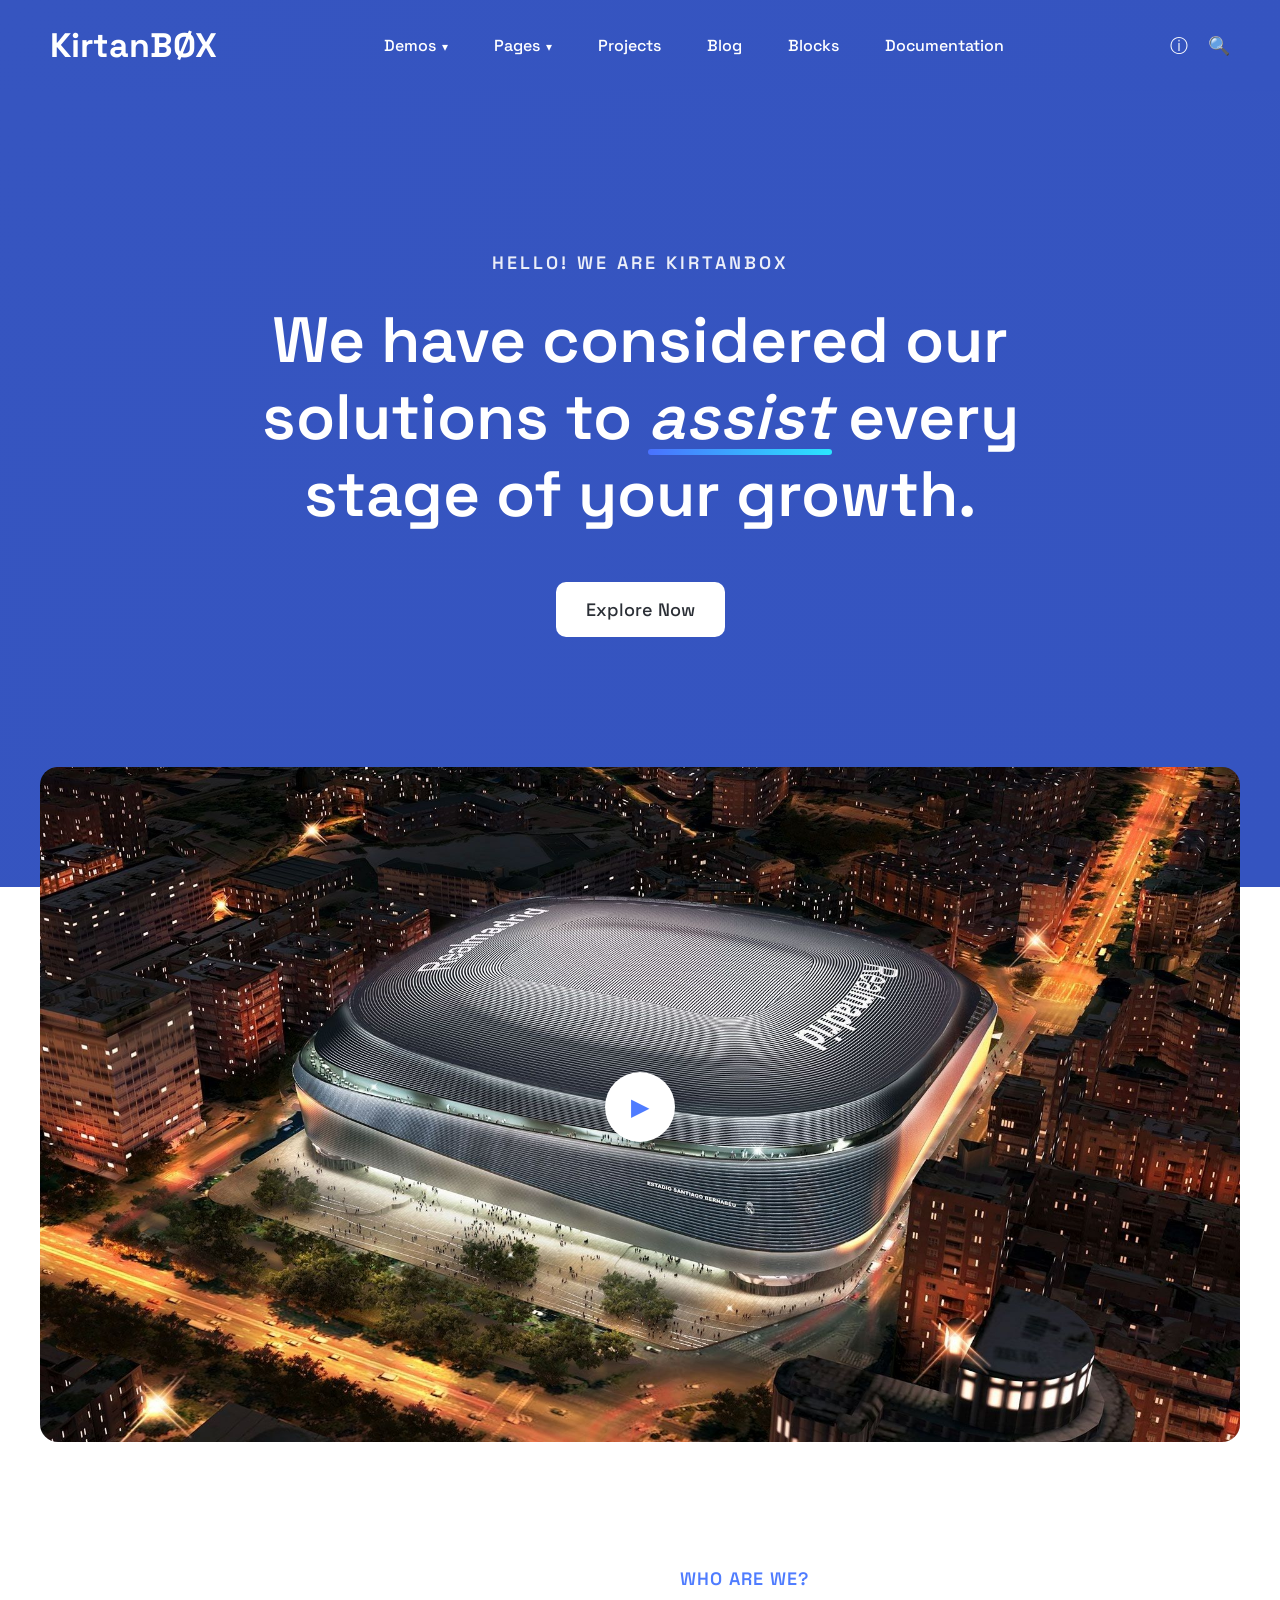
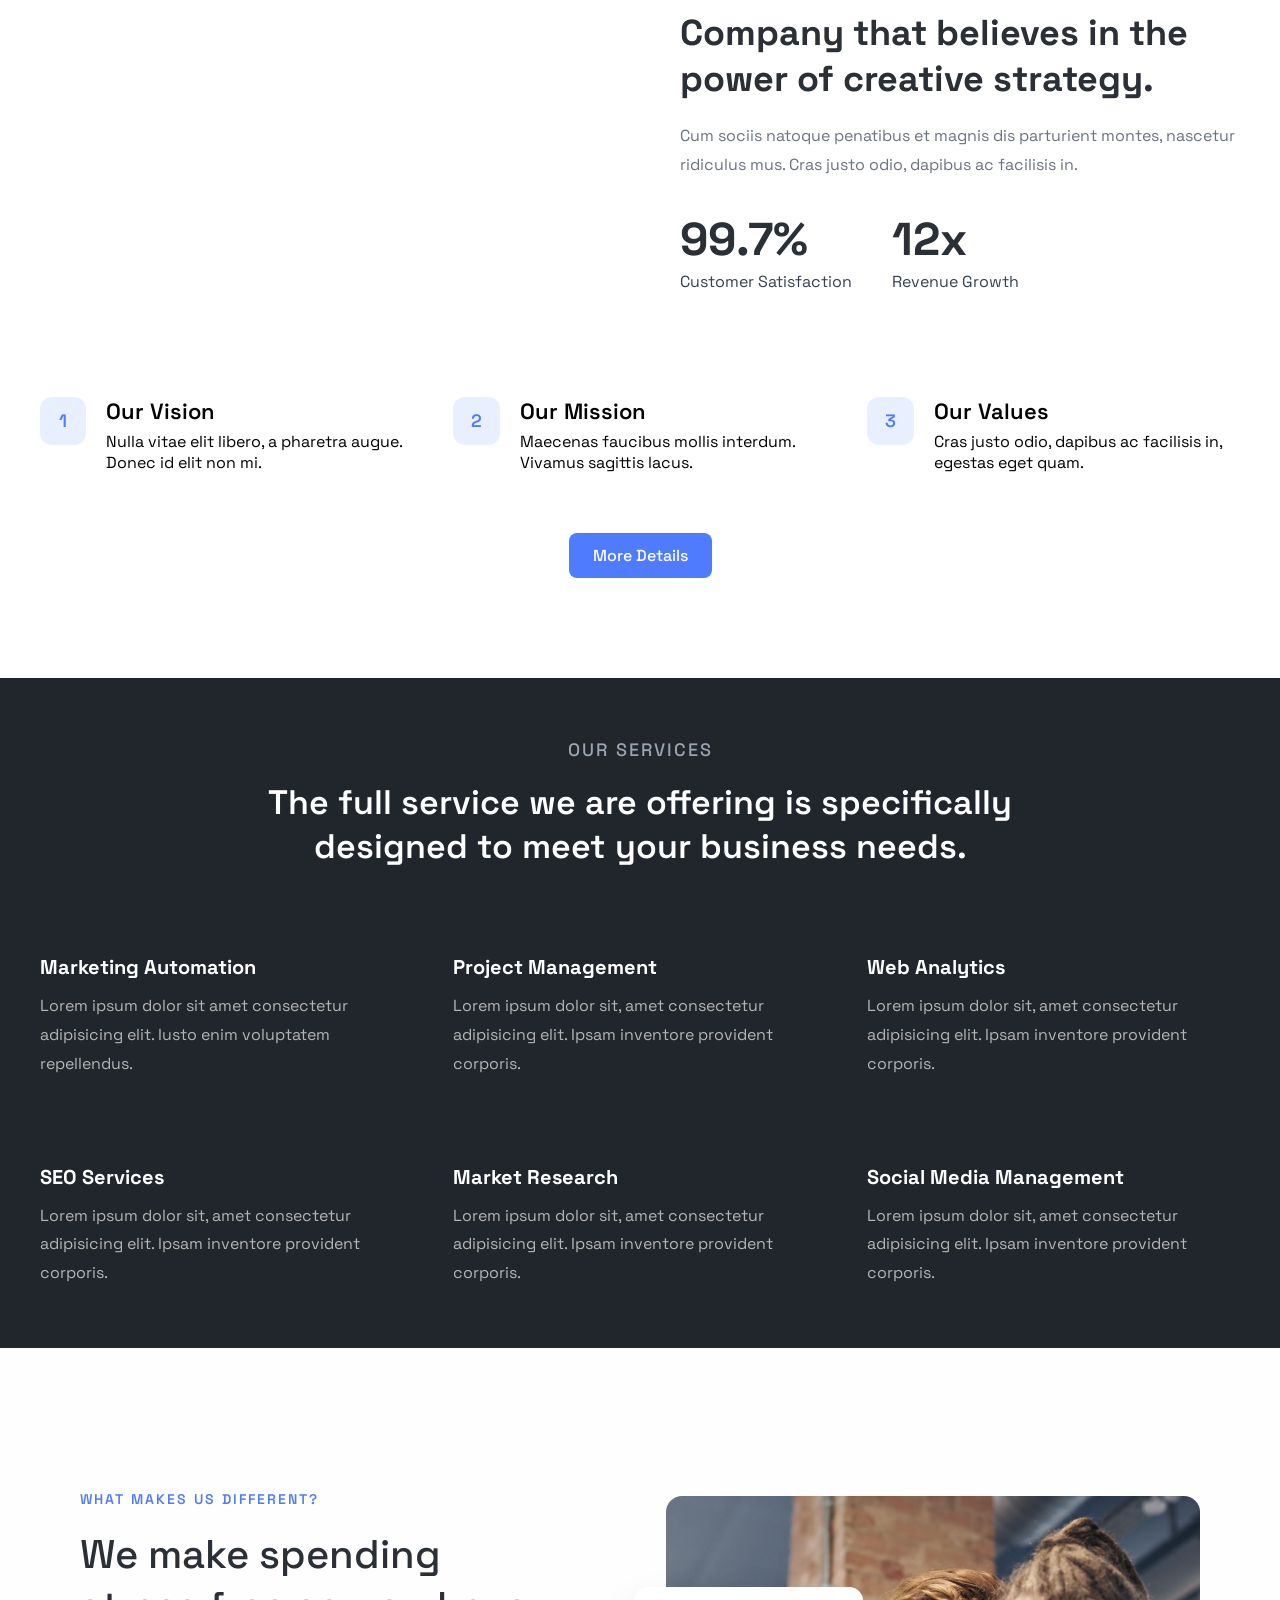
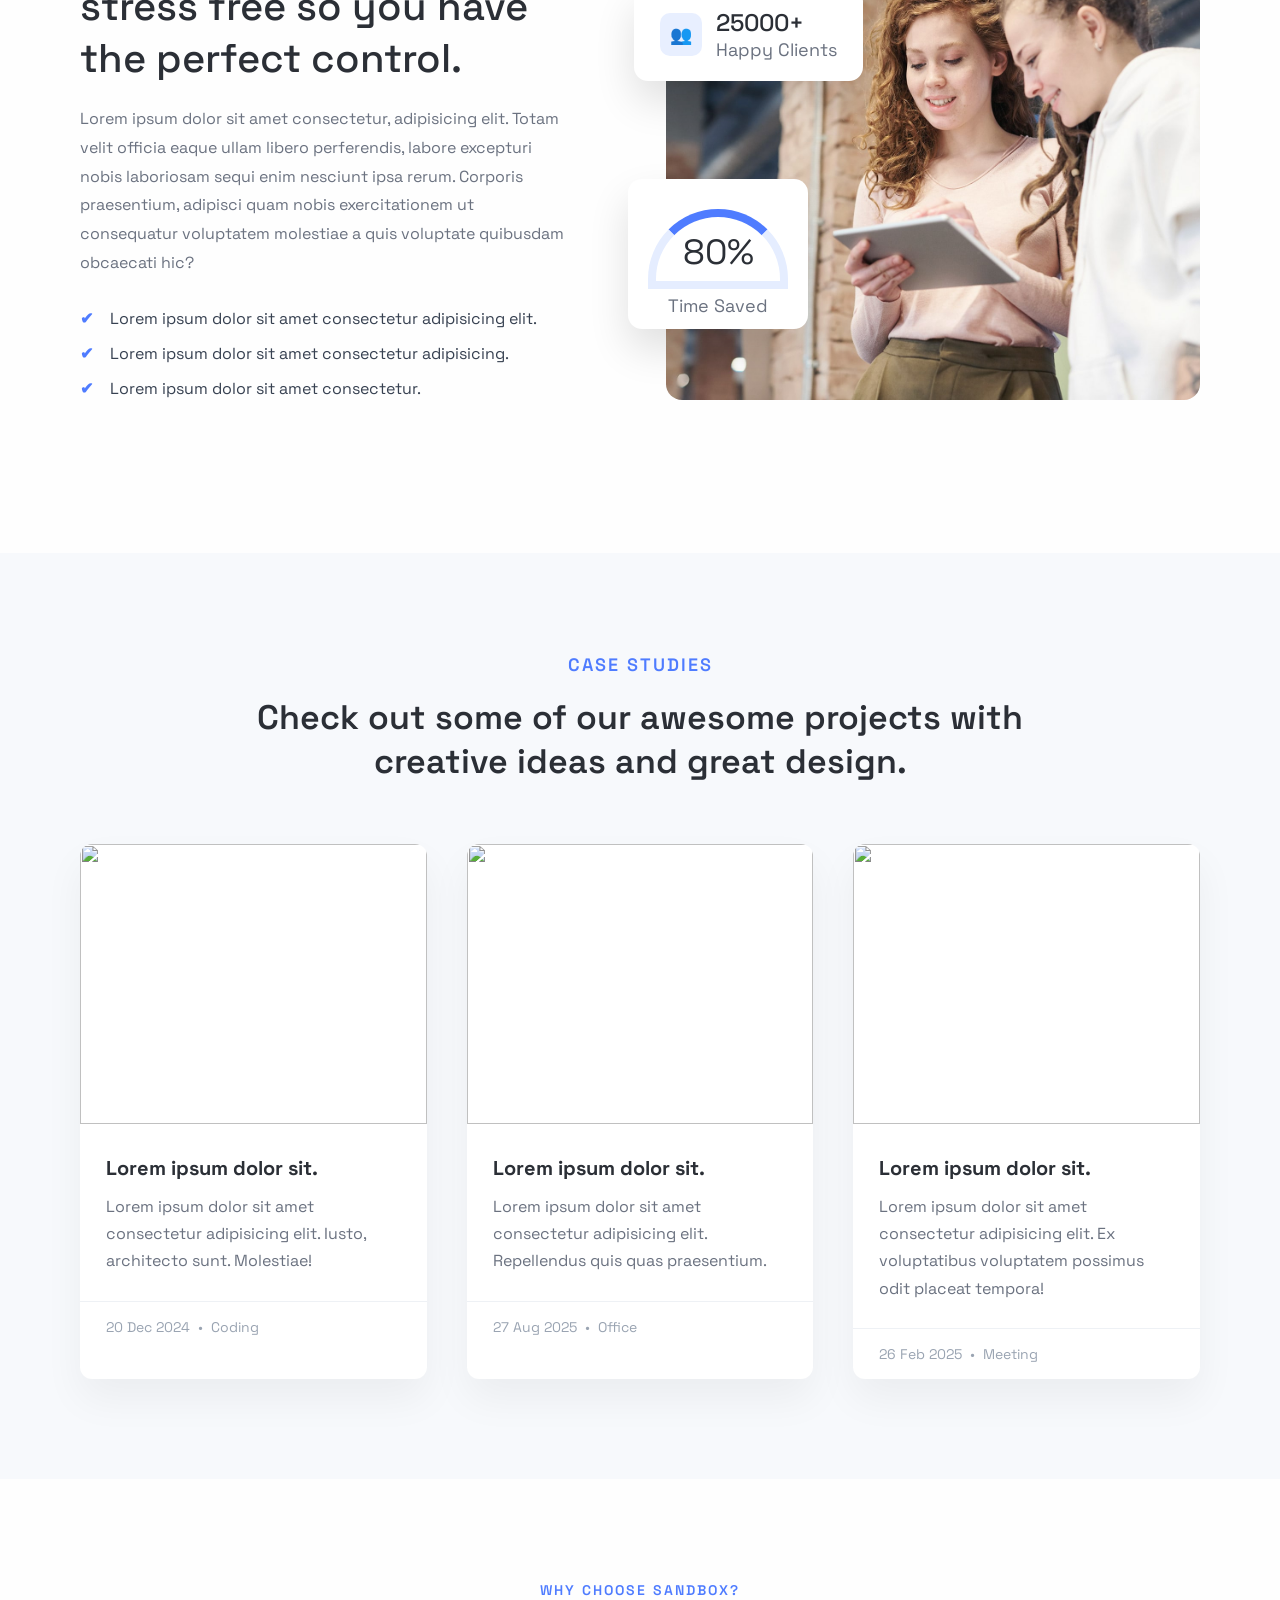
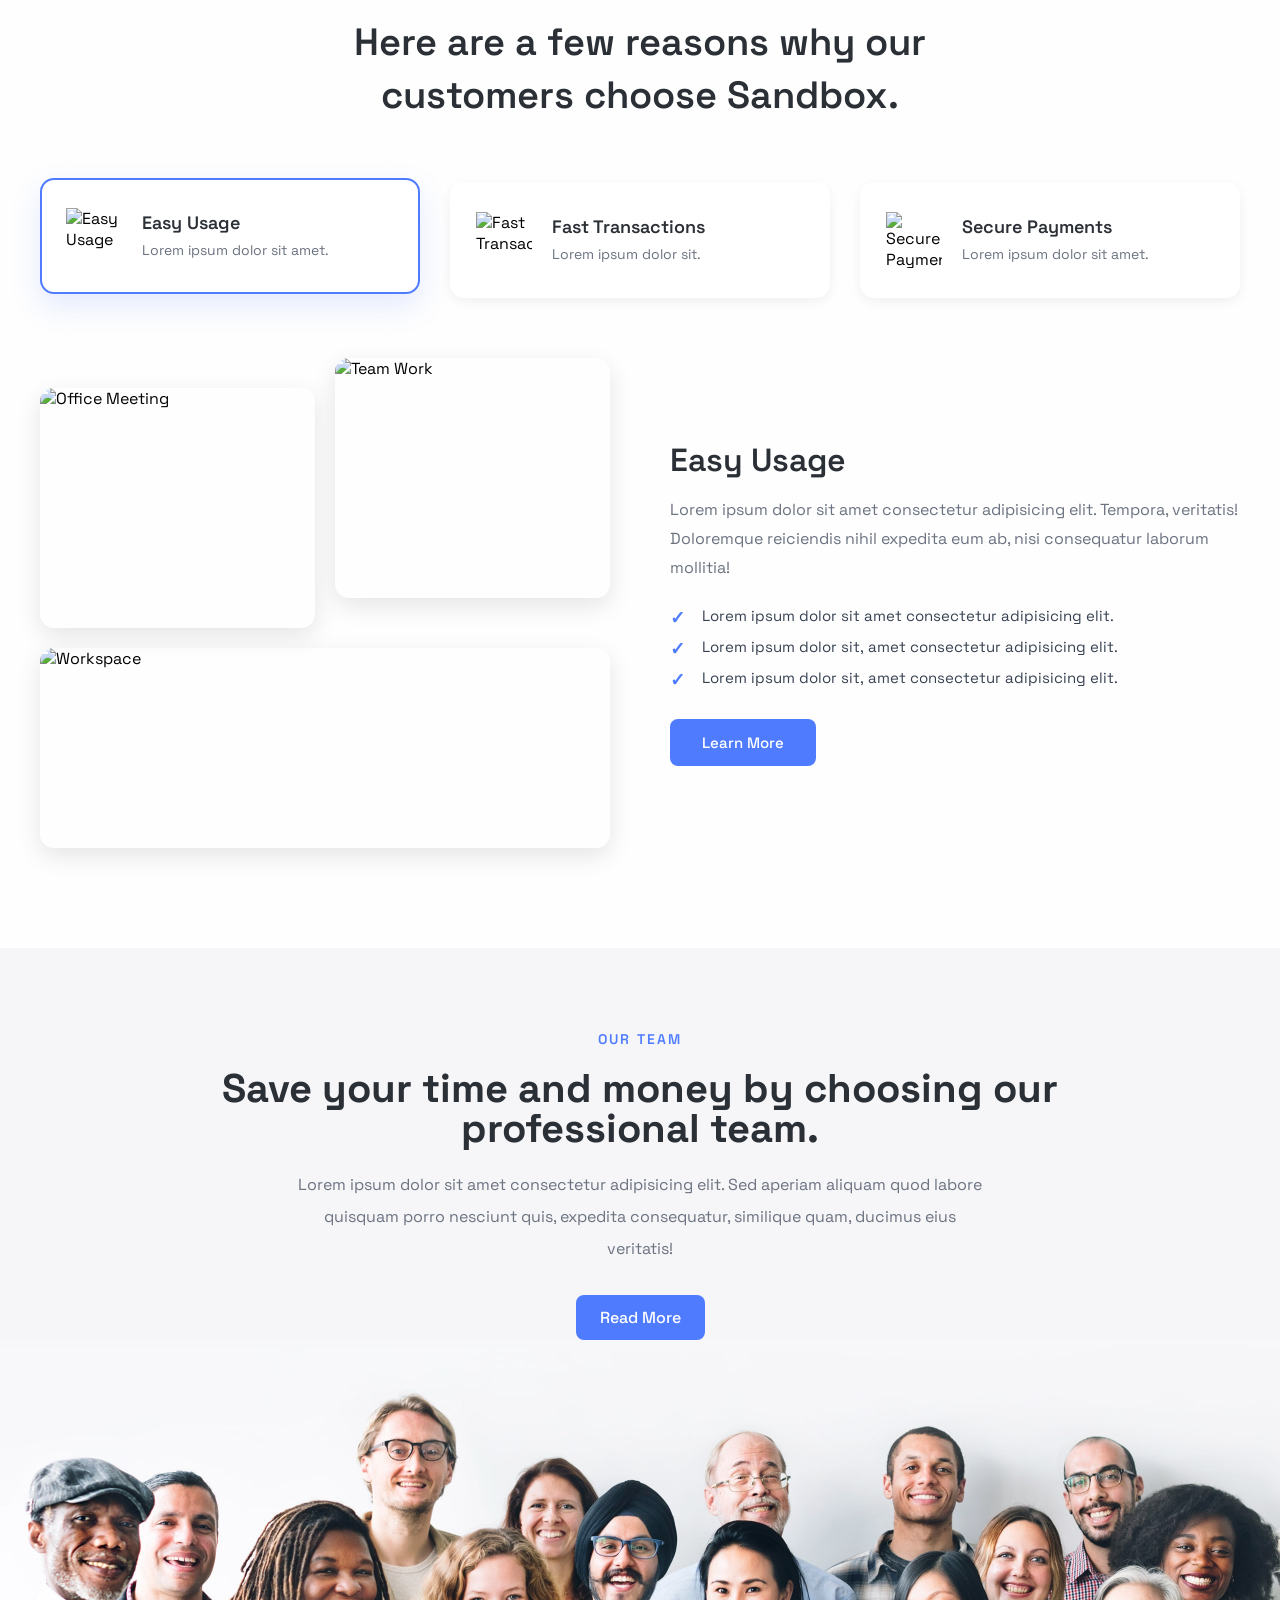
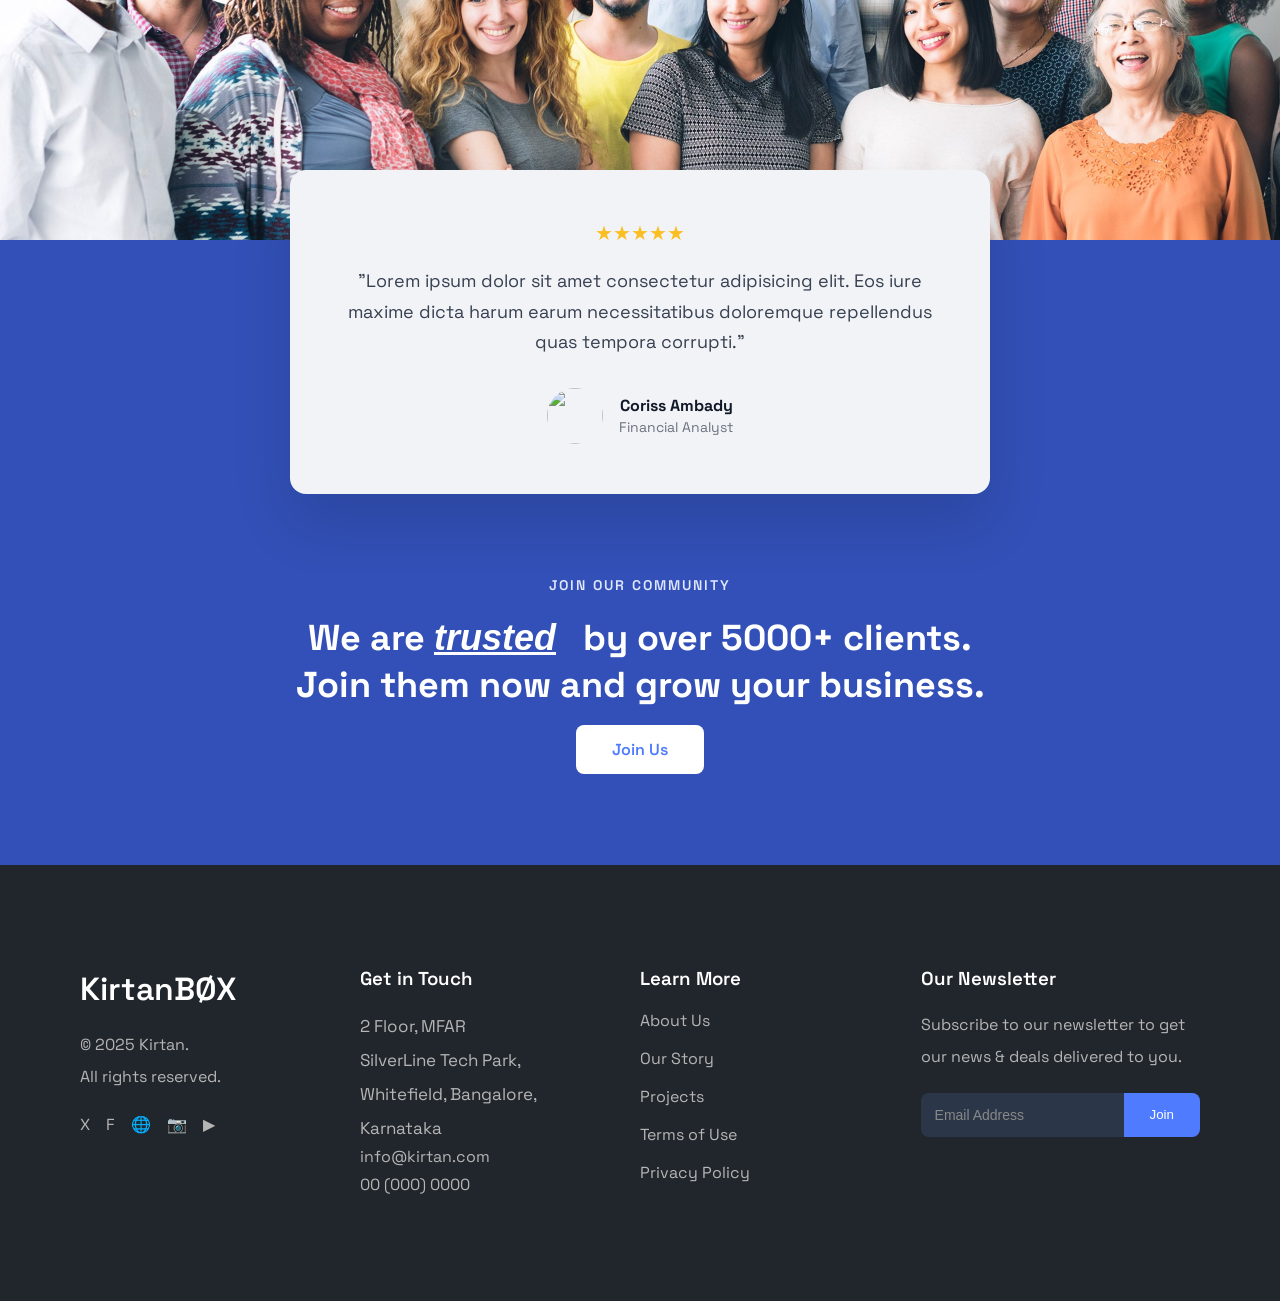
==== Projects/KirtanBox/index.html @ 8b76a18a "only html/css project" ====
<!DOCTYPE html>
<html lang="en">
<head>
  <meta charset="UTF-8" />
  <meta name="viewport" content="width=device-width, initial-scale=1.0" />
  <title>Demo Page</title>
  <link rel="stylesheet" href="style.css" />
  <link rel="preconnect" href="https://fonts.googleapis.com">
  <link rel="preconnect" href="https://fonts.gstatic.com" crossorigin>
  <link href="https://fonts.googleapis.com/css2?family=Cause:wght@100..900&family=Outfit:wght@100..900&family=Prata&family=Space+Grotesk:wght@300..700&display=swap" rel="stylesheet">
</head>
<body>
    
    <header id="navbar">
    <div class="nav-container">
        <div class="logo">KirtanBØX</div>

        <nav class="nav-links">
        <div class="nav-item">
            <a href="#">Demos</a>
            <div class="dropdown">
            <a href="#">Demo One</a>
            <a href="#">Demo Two</a>
            <a href="#">Demo Three</a>
            </div>
        </div>

        <div class="nav-item">
            <a href="#">Pages</a>
            <div class="dropdown">
            <a href="#">About</a>
            <a href="#">Services</a>
            <a href="#">Contact</a>
            </div>
        </div>

        <a href="#">Projects</a>
        <a href="#">Blog</a>
        <a href="#">Blocks</a>
        <a href="#">Documentation</a>
        </nav>

        <div class="nav-icons">
        <span class="icon">ⓘ</span>
        <span class="icon">🔍</span>
        </div>
    </div>
    </header>

    <section id="Hero-Intro">
        <div class="hero-container">
            <span class="hero-tag">HELLO! WE ARE KIRTANBOX</span>

            <h1 class="hero-title">
            We have considered our <br> solutions to
            <span class="hero-underline"><em>assist</em></span>
            every <br> stage of your growth.
            </h1>

            <a href="#" class="hero-btn">Explore Now</a>
        </div>
    </section>

    <section id="Who-We-Are">
    <div class="who-container">

        <div class="video-wrap">
        <video autoplay loop muted playsinline poster="./assests/bernabeu.jpg">
            <source src="./assests/kirtanbox.mp4" type="video/mp4">
        </video>
        <button class="play-btn">▶</button>
        </div>

        <div class="who-main">

        <div class="image-collage">
            <img src="https://images.unsplash.com/photo-1521737604893-d14cc237f11d" alt="">
            <img src="https://images.unsplash.com/photo-1556761175-4b46a572b786" alt="">
            <img src="https://images.unsplash.com/photo-1549923746-c502d488b3ea" alt="">
        </div>

        <div class="who-text">
            <span class="who-tag">WHO ARE WE?</span>
            <h2>Company that believes in the power of creative strategy.</h2>
            <p>
            Cum sociis natoque penatibus et magnis dis parturient montes,
            nascetur ridiculus mus. Cras justo odio, dapibus ac facilisis in.
            </p>

            <div class="stats">
            <div>
                <h3>99.7%</h3>
                <p>Customer Satisfaction</p>
            </div>
            <div>
                <h3>12x</h3>
                <p>Revenue Growth</p>
            </div>
            </div>
        </div>

        </div>

        <div class="principles">
        <div class="principle">
            <span>1</span>
            <div>
            <h3>Our Vision</h3>
            <p>Nulla vitae elit libero, a pharetra augue. Donec id elit non mi.</p>
            </div>
        </div>

        <div class="principle">
            <span>2</span>
            <div>
            <h3>Our Mission</h3>
            <p>Maecenas faucibus mollis interdum. Vivamus sagittis lacus.</p>
            </div>
        </div>

        <div class="principle">
            <span>3</span>
            <div>
            <h3>Our Values</h3>
            <p>Cras justo odio, dapibus ac facilisis in, egestas eget quam.</p>
            </div>
        </div>
        </div>

        <div class="center-btn">
        <a href="#" class="btn-primary">More Details</a>
        </div>

    </div>
    </section>

    <section id="Our-Services">
        <div class="services-container">
            <span class="services-tag">OUR SERVICES</span>
            <h3 class="services-heading">
            The full service we are offering is specifically
            designed to meet your business needs.
            </h3>

            <div class="services-grid">
                <div class="service-card">
                    <img src="https://cdn-icons-png.flaticon.com/512/1256/1256650.png" alt="">
                    <h3>Marketing Automation</h3>
                    <p>Lorem ipsum dolor sit amet consectetur adipisicing elit. Iusto enim voluptatem repellendus.</p>
                </div>

                <div class="service-card">
                    <img src="https://cdn-icons-png.flaticon.com/512/1006/1006771.png" alt="">
                    <h3>Project Management</h3>
                    <p>Lorem ipsum dolor sit, amet consectetur adipisicing elit. Ipsam inventore provident corporis.</p>
                </div>

                <div class="service-card">
                    <img src="https://cdn-icons-png.flaticon.com/512/3135/3135715.png" alt="">
                    <h3>Web Analytics</h3>
                    <p>Lorem ipsum dolor sit, amet consectetur adipisicing elit. Ipsam inventore provident corporis.</p>
                </div>

                <div class="service-card">
                    <img src="https://cdn-icons-png.flaticon.com/512/2991/2991148.png" alt="">
                    <h3>SEO Services</h3>
                    <p>Lorem ipsum dolor sit, amet consectetur adipisicing elit. Ipsam inventore provident corporis.</p>
                </div>

                <div class="service-card">
                    <img src="https://cdn-icons-png.flaticon.com/512/2921/2921222.png" alt="">
                    <h3>Market Research</h3>
                    <p>Lorem ipsum dolor sit, amet consectetur adipisicing elit. Ipsam inventore provident corporis.</p>
                </div>

                <div class="service-card">
                    <img src="https://cdn-icons-png.flaticon.com/512/3063/3063822.png" alt="">
                    <h3>Social Media Management</h3>
                    <p>Lorem ipsum dolor sit, amet consectetur adipisicing elit. Ipsam inventore provident corporis.</p>
                </div>
            </div>
        </div>
    </section>

    <section id="Why-Different">
    <div class="why-container-diff">
        <!-- Left -->
        <div class="why-content">
            <span class="why-tag">WHAT MAKES US DIFFERENT?</span>
            <h2>We make spending stress free so you have the perfect control.</h2>
            <p>
                Lorem ipsum dolor sit amet consectetur, adipisicing elit. Totam velit officia eaque ullam libero perferendis, labore excepturi nobis laboriosam sequi enim nesciunt ipsa rerum. Corporis praesentium, adipisci quam nobis exercitationem ut consequatur voluptatem molestiae a quis voluptate quibusdam obcaecati hic?
            </p>

            <ul class="why-list">
                <li>Lorem ipsum dolor sit amet consectetur adipisicing elit.</li>
                <li>Lorem ipsum dolor sit amet consectetur adipisicing.</li>
                <li>Lorem ipsum dolor sit amet consectetur.</li>
            </ul>
        </div>

        <!-- Right -->
        <div class="why-image">
            <img src="./assests/make-diif" alt="Team">

            <!-- Happy Clients -->
            <div class="floating-card clients">
                <div class="icon">👥</div>
                <div>
                <h3>25000+</h3>
                <p>Happy Clients</p>
                </div>
            </div>

            <!-- Progress -->
            <div class="floating-card progress">
                <div class="semi-circle">
                <span>80%</span>
                </div>
                <p>Time Saved</p>
            </div>
        </div>

    </div>
    </section>

    <section id="Case-Studies">
    <div class="case-container">
        <span class="case-tag">CASE STUDIES</span>
        <h2 class="case-heading">
        Check out some of our awesome projects
        with creative ideas and great design.
        </h2>

        <div class="case-grid">
        <article class="case-card">
            <img src="https://images.unsplash.com/photo-1521737604893-d14cc237f11d" alt="">
            <div class="case-content">
            <h3>Lorem ipsum dolor sit.</h3>
            <p>
                Lorem ipsum dolor sit amet consectetur adipisicing elit. Iusto, architecto sunt. Molestiae!
            </p>
            </div>
            <div class="case-meta">
            <span>20 Dec 2024</span>
            <span>•</span>
            <span>Coding</span>
            </div>
        </article>

        <article class="case-card">
            <img src="https://images.unsplash.com/photo-1504384308090-c894fdcc538d" alt="">
            <div class="case-content">
            <h3>Lorem ipsum dolor sit.</h3>
            <p>
                Lorem ipsum dolor sit amet consectetur adipisicing elit. Repellendus quis quas praesentium.
            </p>
            </div>
            <div class="case-meta">
            <span>27 Aug 2025</span>
            <span>•</span>
            <span>Office</span>
            </div>
        </article>

        <article class="case-card">
            <img src="https://images.unsplash.com/photo-1519389950473-47ba0277781c" alt="">
            <div class="case-content">
            <h3>Lorem ipsum dolor sit.</h3>
            <p>
                Lorem ipsum dolor sit amet consectetur adipisicing elit. Ex voluptatibus voluptatem possimus odit placeat tempora!
            </p>
            </div>
            <div class="case-meta">
            <span>26 Feb 2025</span>
            <span>•</span>
            <span>Meeting</span>
            </div>
        </article>
        </div>
    </div>
    </section>

    <section id="Why-Choose">
    <div class="why-container">

        <!-- Heading -->
        <div class="why-heading">
        <span>WHY CHOOSE SANDBOX?</span>
        <h2>Here are a few reasons why our <br> customers choose Sandbox.</h2>
        </div>

        <!-- Radio Inputs -->
        <input type="radio" name="why-tab" id="tab-1" checked>
        <input type="radio" name="why-tab" id="tab-2">
        <input type="radio" name="why-tab" id="tab-3">

        <!-- Tabs -->
        <div class="why-tabs">
        <label for="tab-1" class="tab">
            <img src="https://cdn-icons-png.flaticon.com/512/1828/1828640.png" alt="Easy Usage">
            <div class="tab-text">
            <h4>Easy Usage</h4>
            <p>Lorem ipsum dolor sit amet.</p>
            </div>
        </label>

        <label for="tab-2" class="tab">
            <img src="https://cdn-icons-png.flaticon.com/512/3144/3144456.png" alt="Fast Transactions">
            <div class="tab-text">
            <h4>Fast Transactions</h4>
            <p>Lorem ipsum dolor sit.</p>
            </div>
        </label>

        <label for="tab-3" class="tab">
            <img src="https://cdn-icons-png.flaticon.com/512/3064/3064197.png" alt="Secure Payments">
            <div class="tab-text">
            <h4>Secure Payments</h4>
            <p>Lorem ipsum dolor sit amet.</p>
            </div>
        </label>
        </div>

        <!-- Content Panels -->
        <div class="why-content">

        <!-- TAB 1 - Easy Usage -->
        <div class="panel panel-1">
            <div class="panel-images">
            <img src="https://images.unsplash.com/photo-1521737604893-d14cc237f11d?w=500" alt="Office Meeting">
            <img src="https://images.unsplash.com/photo-1556761175-4b46a572b786?w=500" alt="Team Work">
            <img src="https://images.unsplash.com/photo-1549923746-c502d488b3ea?w=500" alt="Workspace">
            </div>
            <div class="panel-text">
            <h3>Easy Usage</h3>
            <p>
                Lorem ipsum dolor sit amet consectetur adipisicing elit. Tempora, veritatis! Doloremque reiciendis nihil expedita eum ab, nisi consequatur laborum mollitia!
            </p>
            <ul>
                <li>Lorem ipsum dolor sit amet consectetur adipisicing elit.</li>
                <li>Lorem ipsum dolor sit, amet consectetur adipisicing elit.</li>
                <li>Lorem ipsum dolor sit, amet consectetur adipisicing elit.</li>
            </ul>
            <a href="#" class="btn-primary-why">Learn More</a>
            </div>
        </div>

        <!-- TAB 2 - Fast Transactions -->
        <div class="panel panel-2">
            <div class="panel-images">
            <img src="https://images.unsplash.com/photo-1504384308090-c894fdcc538d?w=500" alt="Business">
            <img src="https://images.unsplash.com/photo-1492724441997-5dc865305da7?w=500" alt="Laptop">
            <img src="https://images.unsplash.com/photo-1529333166437-7750a6dd5a70?w=500" alt="Coffee Work">
            </div>
            <div class="panel-text">
            <h3>Fast Transactions</h3>
            <p>
                Lorem ipsum, dolor sit amet consectetur adipisicing elit. Impedit inventore neque nisi quod placeat amet corrupti magnam libero incidunt eos!
            </p>
            <ul>
                <li>Lorem ipsum dolor sit amet consectetur adipisicing elit.</li>
                <li>Lorem ipsum dolor sit amet consectetur.</li>
                <li>Lorem ipsum dolor sit amet consectetur.</li>
            </ul>
            <a href="#" class="btn-primary-why">Learn More</a>
            </div>
        </div>

        <!-- TAB 3 - Secure Payments -->
        <div class="panel panel-3">
            <div class="panel-images">
            <img src="https://images.unsplash.com/photo-1519389950473-47ba0277781c?w=500" alt="Technology">
            <img src="https://images.unsplash.com/photo-1517248135467-4c7edcad34c4?w=500" alt="Office Space">
            <img src="https://images.unsplash.com/photo-1531497865144-0464ef8fb9a9?w=500" alt="Collaboration">
            </div>
            <div class="panel-text">
            <h3>Secure Payments</h3>
            <p>
                Morbi leo risus, porta ac consectetur ac, vestibulum at eros. Praesent commodo cursus magna, vel scelerisque nisl consectetur et.
            </p>
            <ul>
                <li>Secure infrastructure and encryption.</li>
                <li>Encrypted payments with SSL protection.</li>
                <li>Trusted globally by thousands of users.</li>
            </ul>
            <a href="#" class="btn-primary-why">Learn More</a>
            </div>
        </div>

        </div>

    </div>
    </section>

    <section id="Team-Section" >
        <!-- Top Part -->
        <div class="team-hero">
            <div class="team-hero-content">
            <span class="team-tag">OUR TEAM</span>
            <h2>Save your time and money by choosing our professional team.</h2>
            <p>
                Lorem ipsum dolor sit amet consectetur adipisicing elit. Sed aperiam aliquam quod labore quisquam porro nesciunt quis, expedita consequatur, similique quam, ducimus eius veritatis!
            </p>
            </div>
            <a class="btn-primary" href="#" >Read More</a>
        
        </div>

        <div class="team-image">
        </div>

        <!-- team-mid -->
        <div class="team-center-wrapper">
            <div class="team-center-card">
            <div class="stars">★★★★★</div>

            <p class="team-center-text">
                "Lorem ipsum dolor sit amet consectetur adipisicing elit. Eos iure maxime dicta harum earum necessitatibus doloremque repellendus quas tempora corrupti."
            </p>

            <div class="team-center-user">
                <img src="https://randomuser.me/api/portraits/men/7.jpg" alt="">
                <div>
                <h4>Coriss Ambady</h4>
                <span>Financial Analyst</span>
                </div>
            </div>
            </div>
        </div>

        <!-- team end part -->
        <div class="team-end">
            <span class="team-end-tag">JOIN OUR COMMUNITY</span>
            <h2>
            We are <em>trusted</em> &nbsp; by over <strong>5000+</strong> clients. <br>
            Join them now and grow your business.
            </h2>
            <a href="#" class="btn-white">Join Us</a>
        </div>
    </section>

    <footer class="footer" >
    <div>
        <h1>KirtanBØX</h1>
        <p>© 2025 Kirtan.<br />All rights reserved.</p>

        <div class="socials">
        <a href="#">X</a>
        <a href="#">F</a>
        <a href="#">🌐</a>
        <a href="#">📷</a>
        <a href="#">▶</a>
        </div>
    </div>

    <div>
        <h3>Get in Touch</h3>
        <p class="foot-address">
        2 Floor, MFAR <br> SilverLine Tech Park,<br />
        Whitefield, Bangalore, <br> Karnataka
        </p>
        <a href="mailto:info@kirtan.com">info@kirtan.com</a>
        <p>00 (000) 0000</p>
    </div>

    <div>
        <h3>Learn More</h3>
        <ul>
        <li><a href="#">About Us</a></li>
        <li><a href="#">Our Story</a></li>
        <li><a href="#">Projects</a></li>
        <li><a href="#">Terms of Use</a></li>
        <li><a href="#">Privacy Policy</a></li>
        </ul>
    </div>

    <div class="newsletter">
        <h3>Our Newsletter</h3>
        <p>
        Subscribe to our newsletter to get our news & deals delivered to you.
        </p>

        <form class="newsletter-form">
        <input type="email" placeholder="Email Address" />
        <button type="submit">Join</button>
        </form>
    </div>
    </footer>

</body>
<script>
  const navbar = document.getElementById("navbar");

  window.addEventListener("scroll", () => {
    if (window.scrollY > 300) {
      navbar.classList.add("scrolled");
    } else {
      navbar.classList.remove("scrolled");
    }
  });
</script>

</html>
---- Projects/KirtanBox/style.css ----
@import url('https://fonts.googleapis.com/css2?family=Cause:wght@100..900&family=Outfit:wght@100..900&family=Prata&family=Space+Grotesk:wght@300..700&display=swap');

* {
  margin: 0;
  padding: 0;
  box-sizing: border-box;
}

a {
  text-decoration: none;
  color: inherit;
}

/* NAVBAR */
#navbar {
  font-family: "Space Grotesk", sans-serif;
  position:relative;
  top: 0;
  width: 100%;
  z-index: 1000;
  transition: background 0.3s ease, box-shadow 0.3s ease;
}

#navbar {
  background: linear-gradient(135deg, #3655C0, #3554C0);
}

#navbar.scrolled {
  background: #ffffff;
  box-shadow: 0 10px 30px rgba(0,0,0,0.08);
  position:sticky;
}

.nav-container {
  max-width: 1200px;
  margin: auto;
  padding: 24px 10px;
  font-size: 16px;
  display: flex;
  align-items: center;
  justify-content: space-between;
}

.logo {
  font-size: 34px;
  font-weight: 700;
  color: #ffffff;
  transition: color 0.3s ease;
}

#navbar.scrolled .logo {
  color: #2b2f36;
}

.nav-links {
  display: flex;
  gap: 46px;
}

.nav-links a {
  color: #ffffff;
  font-weight: 500;
  transition: color 0.3s ease;
}

#navbar.scrolled .nav-links a {
  color: #2b2f36;
}

.nav-links a:hover {
  color: #dbe4ff;
}

#navbar.scrolled .nav-links a:hover {
  color: #4f7cff;
}

.nav-icons {
  display: flex;
  gap: 20px;
}

.icon {
  font-size: 18px;
  color: #ffffff;
  cursor: pointer;
  transition: color 0.3s ease;
}

#navbar.scrolled .icon {
  color: #2b2f36;
}

.nav-item {
  position: relative;
}

.dropdown {
  position: absolute;
  top: 140%;
  left: 0;
  min-width: 200px;
  background: #ffffff;
  border-radius: 10px;
  padding: 10px 0;
  box-shadow: 0 15px 35px rgba(0, 0, 0, 0.12);
  opacity: 0;
  visibility: hidden;
  transform: translateY(12px);
  transition: all 0.25s ease;
  z-index: 999;
}

.dropdown a {
  display: block;
  padding: 12px 20px;
  font-size: 14px;
  font-weight: 500;
  color: #2b2f36;
  white-space: nowrap;
  transition: background 0.2s ease, color 0.2s ease;
}

.dropdown a:hover {
  background: #f1f4ff;
  color: #4f7cff;
}

.nav-item:hover .dropdown {
  opacity: 1;
  visibility: visible;
  transform: translateY(0);
}


#navbar.scrolled .dropdown {
  box-shadow: 0 12px 30px rgba(0, 0, 0, 0.15);
}

.nav-item > a::after {
  content: "▾";
  font-size: 12px;
  margin-left: 6px;
  transition: transform 0.2s ease;
}

.nav-item:hover > a::after {
  transform: rotate(180deg);
}


/* HERO INTRO SECTION */
#Hero-Intro {
  position: relative;
  background: linear-gradient(135deg, #3655C0, #3554C0);
  padding: 160px 40px;
  text-align: center;
  overflow: hidden;
  font-family: "Space Grotesk", sans-serif;
  padding-bottom: 250px;
}

.hero-container {
  position: relative;
  max-width: 1100px;
  margin: auto;
  z-index: 1;
}

.hero-tag {
  display: inline-block;
  color: #ffffff;
  letter-spacing: 3px;
  font-size: 18px;
  font-weight: 600;
  margin-bottom: 28px;
  opacity: 0.9;
}

.hero-title {
  font-size: 64px;
  line-height: 1.2;
  color: #ffffff;
  font-weight: 600;
  margin-bottom: 50px;
}

.hero-underline {
  position: relative;
  display: inline-block;
}

.hero-underline::after {
  content: "";
  position: absolute;
  left: 0;
  bottom: 1px;
  width: 100%;
  height: 6px;
  background: linear-gradient(90deg, #4a71ff, #2ae6ff);
  z-index: -1;
  border-radius: 6px;
}

.hero-btn {
  display: inline-block;
  background: #ffffff;
  color:#2b2f36;
  padding: 16px 30px;
  border-radius: 10px;
  font-size: 18px;
  font-weight: 500;
  transition: all 0.3s ease;
}

.hero-btn:hover {
  transform: translateY(-3px);
  box-shadow: 0 18px 40px rgba(0, 0, 0, 0.2);
}

/* Responsive  Hero */
@media (max-width: 900px) {
  .hero-title {
    font-size: 48px;
  }
}

@media (max-width: 600px) {
  #Hero-Intro {
    padding: 120px 24px;
  }

  .hero-title {
    font-size: 36px;
    line-height: 1.2;
  }
}

/* WHO WE ARE */
#Who-We-Are {
  background: #ffffff;
  padding: 0px 40px 100px 40px;
  font-family: "Space Grotesk", sans-serif;
}

.who-container {
  max-width: 1200px;
  margin: auto;
}

.video-wrap {
  position: relative;
  /* margin-bottom: 50px; */
  bottom: 120px;
}

.video-wrap video {
  width: 100%;
  border-radius: 18px;
  object-fit: cover;
}

.play-btn {
  position: absolute;
  top: 50%;
  left: 50%;
  transform: translate(-50%, -50%);
  background: #ffffff;
  color: #4f7cff;
  border: none;
  width: 70px;
  height: 70px;
  border-radius: 50%;
  font-size: 24px;
  cursor: pointer;
  box-shadow: 0 20px 40px rgba(0,0,0,0.2);
}

.who-main {
  display: grid;
  grid-template-columns: 1fr 1fr;
  gap: 80px;
  align-items: center;
  margin-bottom: 100px;
}

.image-collage {
  display: grid;
  grid-template-columns: repeat(2, 1fr);
  gap: 20px;
}

.image-collage img {
  width: 100%;
  border-radius: 14px;
}

.image-collage img:last-child {
  grid-column: span 2;
}

.who-tag {
  color: #4f7cff;
  font-size: 18px;
  letter-spacing: 1px;
  font-weight: 600;
}

.who-text h2 {
  font-size: 36px;
  margin: 20px 0;
  color: #2b2f36;
}

.who-text p {
  color: #6b7280;
  line-height: 1.8;
  margin-bottom: 30px;
}

.stats {
  display: flex;
  gap: 40px;
}

.stats h3 {
  font-size: 46px;
  color: #2b2f36;
}

.stats p {
  margin: 0;
  color: #374151;
}

.principles {
  display: grid;
  grid-template-columns: repeat(3, 1fr);
  gap: 40px;
  margin-bottom: 60px;
}

.principle {
  display: flex;
  gap: 20px;
}

.principle span {
  background: #e8efff;
  color: #4f7cff;
  font-size: 18px;
  width: 68px;
  height: 48px;
  border-radius: 12px;
  display: flex;
  align-items: center;
  justify-content: center;
  font-weight: 600;
}

.principle h3 {
  margin-bottom: 6px;
  font-weight: 600;
  font-size: 22px;
}

.center-btn {
  text-align: center;
}

.btn-primary {
  background: #4f7cff;
  color: #ffffff;
  padding: 14px 36px;
  border-radius: 10px;
  font-weight: 600;
  display: inline-block;
}

@media (max-width: 900px) {
  .who-main {
    grid-template-columns: 1fr;
  }

  .principles {
    grid-template-columns: 1fr;
  }
}


/* Our Services */
#Our-Services {
  background: #21262C;
  padding: 60px 40px;
  font-family: "Space Grotesk", sans-serif;
}

.services-container {
  max-width: 1200px;
  margin: auto;
  text-align: center;
}

.services-tag {
  color: #9aa4b2;
  letter-spacing: 2px;
  font-size: 18px;
  font-weight: 500;
}

.services-heading {
  color: #ffffff;
  font-size: 34px;
  font-weight: 600;
  margin: 20px auto 60px;
  max-width: 800px;
  line-height: 1.3;
}

.services-grid {
  display: grid;
  grid-template-columns: repeat(3, 1fr);
  gap: 60px 40px;
  text-align: left;
  font-family: "Space Grotesk", sans-serif;  
}

.service-card img {
  width: 60px;
  margin-bottom: 20px;
}

.service-card h3 {
  color: #ffffff;
  font-size: 20px;
  margin-bottom: 12px;
}

.service-card p {
  color: #b5b5b5;
  font-size: 16px;
  line-height: 1.8;
}

/* Our Services Responsive */
@media (max-width: 900px) {
  .services-grid {
    grid-template-columns: 1fr 1fr;
  }

  .services-heading {
    font-size: 34px;
  }
}

@media (max-width: 600px) {
  #Our-Services {
    padding: 80px 30px;
  }

  .services-grid {
    grid-template-columns: 1fr;
  }

  .services-heading {
    font-size: 28px;
  }
}

/* WHY DIFFERENT SECTION */
#Why-Different {
  background: #FEFEFE;
  padding: 140px 80px;
  font-family: "Space Grotesk", sans-serif;  
}

.why-container-diff {
  max-width: 1300px;
  margin: auto;
  display: grid;
  grid-template-columns: 1fr 1.1fr;
  gap: 100px;
  align-items: center;
}

/* Content */
.why-tag {
  color: #4f7cff;
  font-size: 14px;
  letter-spacing: 2px;
  font-weight: 600;
}

.why-content h2 {
  font-size: 40px;
  color: #2b2f36;
  margin: 20px 0;
  line-height: 1.3;
  font-weight: 500;
}

.why-content p {
  font-size: 16px;
  color: #6b7280;
  line-height: 1.8;
  margin-bottom: 30px;
}

.why-list {
  list-style: none;
}

.why-list li {
  font-size: 16px;
  color: #374151;
  margin-bottom: 14px;
  position: relative;
  padding-left: 30px;
}

.why-list li::before {
  content: "✔";
  position: absolute;
  left: 0;
  color: #4f7cff;
  font-weight: 600;
}

.why-image {
  position: relative;
}

.why-image img {
  width: 100%;
  /* height: auto; */
  border-radius: 16px;
  object-fit:contain;
}

/* Cards */
.floating-card {
  position: absolute;
  background: #ffffff;
  padding: 20px 26px;
  border-radius: 14px;
  box-shadow: 0 20px 40px rgba(0, 0, 0, 0.12);
  display: flex;
  align-items: center;
  gap: 14px;
}

.floating-card.clients {
  top: 18%;
  left: -6%;
}

.floating-card.clients h3 {
  margin: 0;
  font-size: 24px;
  color: #2b2f36;
  font-weight: 500;
}

.floating-card.clients p {
  margin: 0;
  color: #6b7280;
  font-size: 18px;
}

.floating-card .icon {
  background: #e8efff;
  color: #4f7cff;
  padding: 10px;
  border-radius: 10px;
}

/* Progress */
.floating-card.progress {
  bottom: 15%;
  left: -7%;
  flex-direction: column;
  text-align: center;
  padding: 30px 20px;
}

.semi-circle {
  width: 140px;
  height: 80px;
  border: 8px solid #e5edff;
  border-top: 8px solid #4f7cff;
  border-radius: 120px 120px 0 0;
  position: relative;
  margin-bottom: 10px;
}

.semi-circle span {
  position: absolute;
  bottom: 7px;
  font-size: 35px;
  left: 50%;
  transform: translateX(-50%);
  font-weight: 400;
  color: #2b2f36;
}

.floating-card.progress p {
  position: absolute;
  font-size: 18px;
  color: #6b7280;
  bottom: 12px;
}

/* Responsive */
@media (max-width: 900px) {
  .why-container {
    grid-template-columns: 1fr;
  }

  .floating-card.clients,
  .floating-card.progress {
    display: none;
  }

  .why-content h2 {
    font-size: 32px;
  }
}

@media (max-width: 600px) {
  #Why-Different {
    padding: 80px 30px;
  }

  .why-content h2 {
    font-size: 28px;
  }
}


/* Case Studies */
#Case-Studies {
  background: #f7f9fc;
  padding: 100px 80px;
  font-family: "Space Grotesk", sans-serif;  
}

.case-container {
  max-width: 1300px;
  margin: auto;
  text-align: center;
}

.case-tag {
  color: #4f7cff;
  font-size: 18px;
  letter-spacing: 2px;
  font-weight: 600;
}

.case-heading {
  font-size: 34px;
  font-weight: 600;
  color: #2b2f36;
  margin: 20px auto 60px;
  max-width: 820px;
  line-height: 1.3;
  
}

.case-grid {
  display: grid;
  grid-template-columns: repeat(3, 1fr);
  gap: 40px;
  font-family: "Space Grotesk", sans-serif;  
}

.case-card {
  background: #ffffff;
  border-radius: 12px;
  overflow: hidden;
  text-align: left;
  box-shadow: 0 20px 40px rgba(0, 0, 0, 0.05);
  transition: transform 0.3s ease, box-shadow 0.3s ease;
}

.case-card:hover {
  transform: translateY(-6px);
  box-shadow: 0 30px 60px rgba(0, 0, 0, 0.08);
  cursor: pointer;
}

.case-card img {
  width: 100%;
  height: 280px;
  object-fit: cover;
}

.case-content {
  padding: 26px;
}

.case-content h3 {
  font-size: 20px;
  color: #2b2f36;
  margin-bottom: 12px;
}

.case-content p {
  font-size: 16px;
  color: #6b7280;
  line-height: 1.7;
}

.case-meta {
  display: flex;
  align-items: center;
  gap: 8px;
  padding: 16px 26px;
  border-top: 1px solid #eef1f5;
  font-size: 14px;
  color: #9aa4b2;
}

/* Case Studies Responsive */
@media (max-width: 950px) {
  .case-grid {
    grid-template-columns: 1fr 1fr;
  }

  .case-heading {
    font-size: 34px;
  }
}

@media (max-width: 700px) {
  #Case-Studies {
    padding: 80px 30px;
  }

  .case-grid {
    grid-template-columns: 1fr;
  }

  .case-heading {
    font-size: 28px;
  }
}

/* WHY CHOOSE */
    #Why-Choose {
      background: #FEFEFE;
      padding: 100px 40px;
      width: 100%;
      font-family: "Space Grotesk", sans-serif;
    }

    .why-container {
      max-width: 1200px;
      margin: auto;
    }

    .why-heading {
      text-align: center;
      margin-bottom: 60px;
    }

    .why-heading span {
      color: #4f7cff;
      letter-spacing: 2px;
      font-weight: 600;
      font-size: 14px;
      text-transform: uppercase;
    }

    .why-heading h2 {
      font-size: 38px;
      color: #2b2f36;
      margin-top: 16px;
      line-height: 1.4;
      font-weight: 600;
    }

    /* Hide radio inputs */
    input[type="radio"] {
      display: none;
    }

    /* Tabs */
    .why-tabs {
      display: grid;
      grid-template-columns: repeat(3, 1fr);
      gap: 30px;
      margin-bottom: 60px;
    }

    .tab {
      background: #ffffff;
      padding: 28px 24px;
      border-radius: 14px;
      display: flex;
      gap: 20px;
      align-items: center;
      cursor: pointer;
      box-shadow: 0 4px 12px rgba(0,0,0,0.06);
      transition: all 0.3s ease;
      border: 2px solid transparent;
    }

    .tab:hover {
      transform: translateY(-2px);
      box-shadow: 0 8px 20px rgba(0,0,0,0.08);
    }

    .tab img {
      width: 56px;
      height: 56px;
      object-fit: contain;
    }

    .tab-text h4 {
      font-size: 18px;
      margin-bottom: 6px;
      color: #2b2f36;
      font-weight: 600;
    }

    .tab-text p {
      font-size: 14px;
      color: #6b7280;
      line-height: 1.5;
    }

    /* Active Tab Styles */
    #tab-1:checked ~ .why-tabs label[for="tab-1"],
    #tab-2:checked ~ .why-tabs label[for="tab-2"],
    #tab-3:checked ~ .why-tabs label[for="tab-3"] {
      box-shadow: 0 12px 30px rgba(79, 124, 255, 0.15);
      transform: translateY(-4px);
      border-color: #4f7cff;
      background: #ffffff;
    }

    /* Panels */
    .why-content .panel {
      display: none;
      grid-template-columns: 1fr 1fr;
      gap: 60px;
      align-items: center;
    }

    #tab-1:checked ~ .why-content .panel-1,
    #tab-2:checked ~ .why-content .panel-2,
    #tab-3:checked ~ .why-content .panel-3 {
      display: grid;
      animation: fadeIn 0.5s ease;
    }

    @keyframes fadeIn {
      from {
        opacity: 0;
        transform: translateY(10px);
      }
      to {
        opacity: 1;
        transform: translateY(0);
      }
    }

    /* Images Grid */
    .panel-images {
      display: grid;
      grid-template-columns: repeat(2, 1fr);
      gap: 20px;
    }

    .panel-images img {
      width: 100%;
      height: 240px;
      border-radius: 14px;
      object-fit: cover;
      box-shadow: 0 8px 24px rgba(0,0,0,0.1);
    }

    .panel-images img:nth-child(1) {
      margin-top: 30px;
    }

    .panel-images img:nth-child(3) {
      grid-column: span 2;
      height: 200px;
    }

    /* Text Content */
    .panel-text h3 {
      font-size: 32px;
      margin-bottom: 16px;
      color: #2b2f36;
      font-weight: 600;
    }

    .panel-text p {
      color: #6b7280;
      margin-bottom: 24px;
      line-height: 1.8;
      font-size: 16px;
    }

    .panel-text ul {
      list-style: none;
      margin-bottom: 32px;
    }

    .panel-text ul li {
      margin-bottom: 12px;
      padding-left: 32px;
      position: relative;
      color: #374151;
      font-size: 15px;
    }

    .panel-text ul li::before {
      content: "✓";
      color: #4f7cff;
      position: absolute;
      left: 0;
      font-weight: 700;
      font-size: 18px;
    }

    .btn-primary-why {
      background: #4f7cff;
      color: white;
      padding: 14px 32px;
      border-radius: 8px;
      display: inline-block;
      font-weight: 500;
      text-decoration: none;
      transition: all 0.3s ease;
      border: none;
      font-size: 15px;
    }

    .btn-primary-why:hover {
      background: #3d63d9;
      transform: translateY(-2px);
      box-shadow: 0 8px 20px rgba(79, 124, 255, 0.3);
    }

    /* Responsive */
    @media (max-width: 900px) {
      .why-tabs {
        grid-template-columns: 1fr;
      }

      .why-content .panel {
        grid-template-columns: 1fr !important;
      }

      .panel-images {
        order: 2;
      }

      .panel-text {
        order: 1;
      }

      .why-heading h2 {
        font-size: 32px;
      }
    }

    @media (max-width: 600px) {
      #Why-Choose {
        padding: 80px 20px;
      }

      .why-heading h2 {
        font-size: 28px;
      }

      .panel-text h3 {
        font-size: 26px;
      }

      .tab {
        padding: 20px;
      }

      .tab img {
        width: 48px;
        height: 48px;
      }
    }


/* Our Team */
#Team-Section {
  font-family: "Space Grotesk", sans-serif;
  background-color: #F6F6F8;
}

/* Team Hero */
.team-hero {
  padding: 80px 20px 0px 20px;
  text-align: center;
  position: relative;
}


.team-hero-content {
  position: relative;
  max-width: 900px;
  margin: auto;
}

.team-tag {
  color: #4f7cff;
  letter-spacing: 2px;
  font-weight: 600;
  font-size: 14px;
}

.team-hero h2 {
  font-size: 40px;
  color: #2b2f36;
  margin: 20px 0;
  line-height: 1;
}

.team-hero p {
  font-size: 16px;
  color: #6b7280;
  max-width: 700px;
  margin: 0 auto 30px;
  line-height: 2;
}

.btn-primary {
  background: #4f7cff;
  color: #fff;
  padding: 12px 24px;
  border-radius: 8px;
  font-weight: 500;
  display: inline-block;
  border: none;
}
.btn-primary:hover{
  cursor: pointer;
}
.team-image{
    width: 100%;
    height: 500px;
    background-image: url('./assests/team-bg.jpg');
    background-size:cover ;
}

/* team-center */
.team-center-wrapper {
  background-color: #3250B7;
  padding: 120px 40px 80px;
  text-align: center;
}

.team-center-card {
  background: #F1F3F6;
  max-width: 700px;
  margin: -190px auto 0;
  padding: 50px 40px;
  border-radius: 16px;
  box-shadow: 0 30px 60px rgba(0, 0, 0, 0.12);
}

.stars {
  color: #fbbf24;
  font-size: 20px;
  margin-bottom: 20px;
}

.team-center-text {
  font-size: 18px;
  color: #374151;
  line-height: 1.7;
  margin-bottom: 30px;
}

.team-center-user {
  display: flex;
  justify-content: center;
  align-items: center;
  gap: 16px;
}

.team-center-user img {
  width: 56px;
  height: 56px;
  border-radius: 50%;
  object-fit: cover;
}

.team-center-user h4 {
  margin: 0;
  font-size: 16px;
  color: #111827;
}

.team-center-user span {
  font-size: 14px;
  color: #6b7280;
}

/* end */
.team-end {
  background-color: #3250B7;
  padding: 0px 30px 105px 30px;
  text-align: center;
  
}

.team-end-tag {
  color: #e0e7ff;
  font-size: 14px;
  letter-spacing: 2px;
  font-weight: 600;
  font-family: "Space Grotesk", sans-serif;
}

.team-end h2 {
  color: #ffffff;
  font-size: 36px;
  margin: 20px auto 30px;
  max-width: 900px;
  line-height: 1.3;
  font-family: "Space Grotesk", sans-serif;
}

.team-end> h2> em {
  text-decoration: underline;
  font-family: "IBM Plex serif", sans-serif;
}

.btn-white {
  background: #ffffff;
  color: #4f7cff;
  padding: 14px 36px;
  border-radius: 8px;
  font-weight: 600;
  border: none;
}

/* Team Responsive */
@media (max-width: 768px) {
  .team-hero h2,
  .team-end h2 {
    font-size: 28px;
  }

  .team-center-card {
    margin-top: -120px;
  }
}


/* Footer */
.footer {
  font-family: "Space Grotesk", sans-serif;
  background: #21262C;
  color: #b5b5b5;
  padding: 100px 80px;
  display: grid;
  grid-template-columns: repeat(4, 1fr);
  gap: 40px;
  line-height: 1.5;
  font-weight: 400;
}

.footer h1,
.footer h3 {
  color: #ffffff;
  margin-bottom: 16px;
  font-weight: 600;
}

.footer p {
  line-height: 2;
  font-size: 16px;
}

.footer a:hover{
    color: #4f7cff;
}

.socials {
  display: flex;
  gap: 16px;
  margin-top: 20px;
}

.socials a {
  font-size: 16px;
  color: #b5b5b5;
  transition: all 0.3s ease;
}

.socials a:hover {
  color: #4f7cff;
  font-size: 20px;
}

.footer ul {
  list-style: none;
}

.footer ul li {
  margin-bottom: 14px;
}

.footer ul li a {
  font-size: 16px;
  color: #b5b5b5;
  transition: color 0.3s;
}

.footer ul li a:hover {
  color: #4f7cff;
}

/* Newsletter */
.newsletter-form {
  display: flex;
  margin-top: 20px;
  background: #2b3749;
  border-radius: 8px;
  overflow: hidden;
}

.newsletter-form input {
  flex: 1;
  padding: 14px;
  border: none;
  background: transparent;
  color: #fff;
  outline: none;
  font-size: 14px;
}

.newsletter-form input::placeholder {
  color: #888;
}

.newsletter-form button {
  padding: 0 26px;
  border: none;
  background: #4f7cff;
  color: #fff;
  font-weight: 500;
  cursor: pointer;
}

.newsletter-form button:hover {
  background: #3b63d1;
}
.footer .foot-address{
  font-size: 17px;
}

/* Footer Responsive */
@media (max-width: 900px) {
  .footer {
    grid-template-columns: 1fr 1fr 1fr;
  }
}

@media (max-width: 600px) {
  .footer {
    grid-template-columns: 1fr;
    padding: 40px 30px;
  }
}
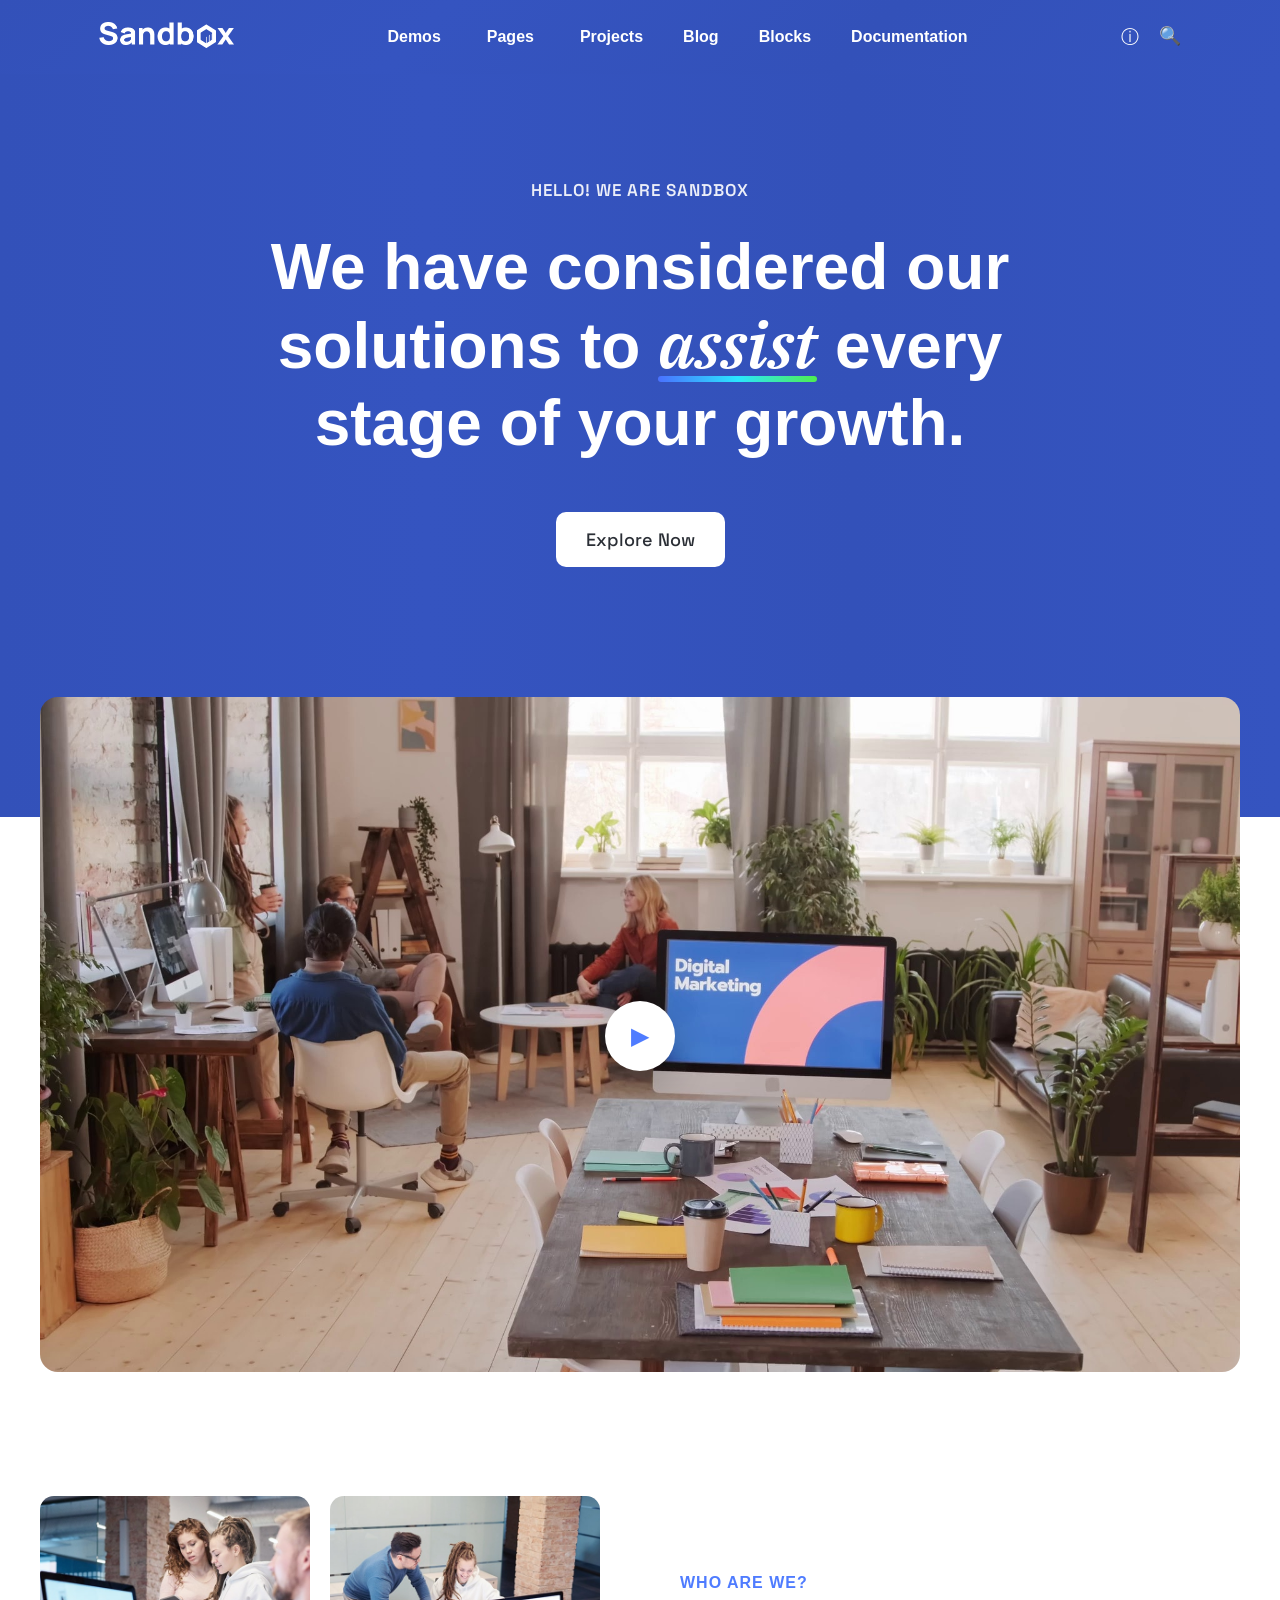
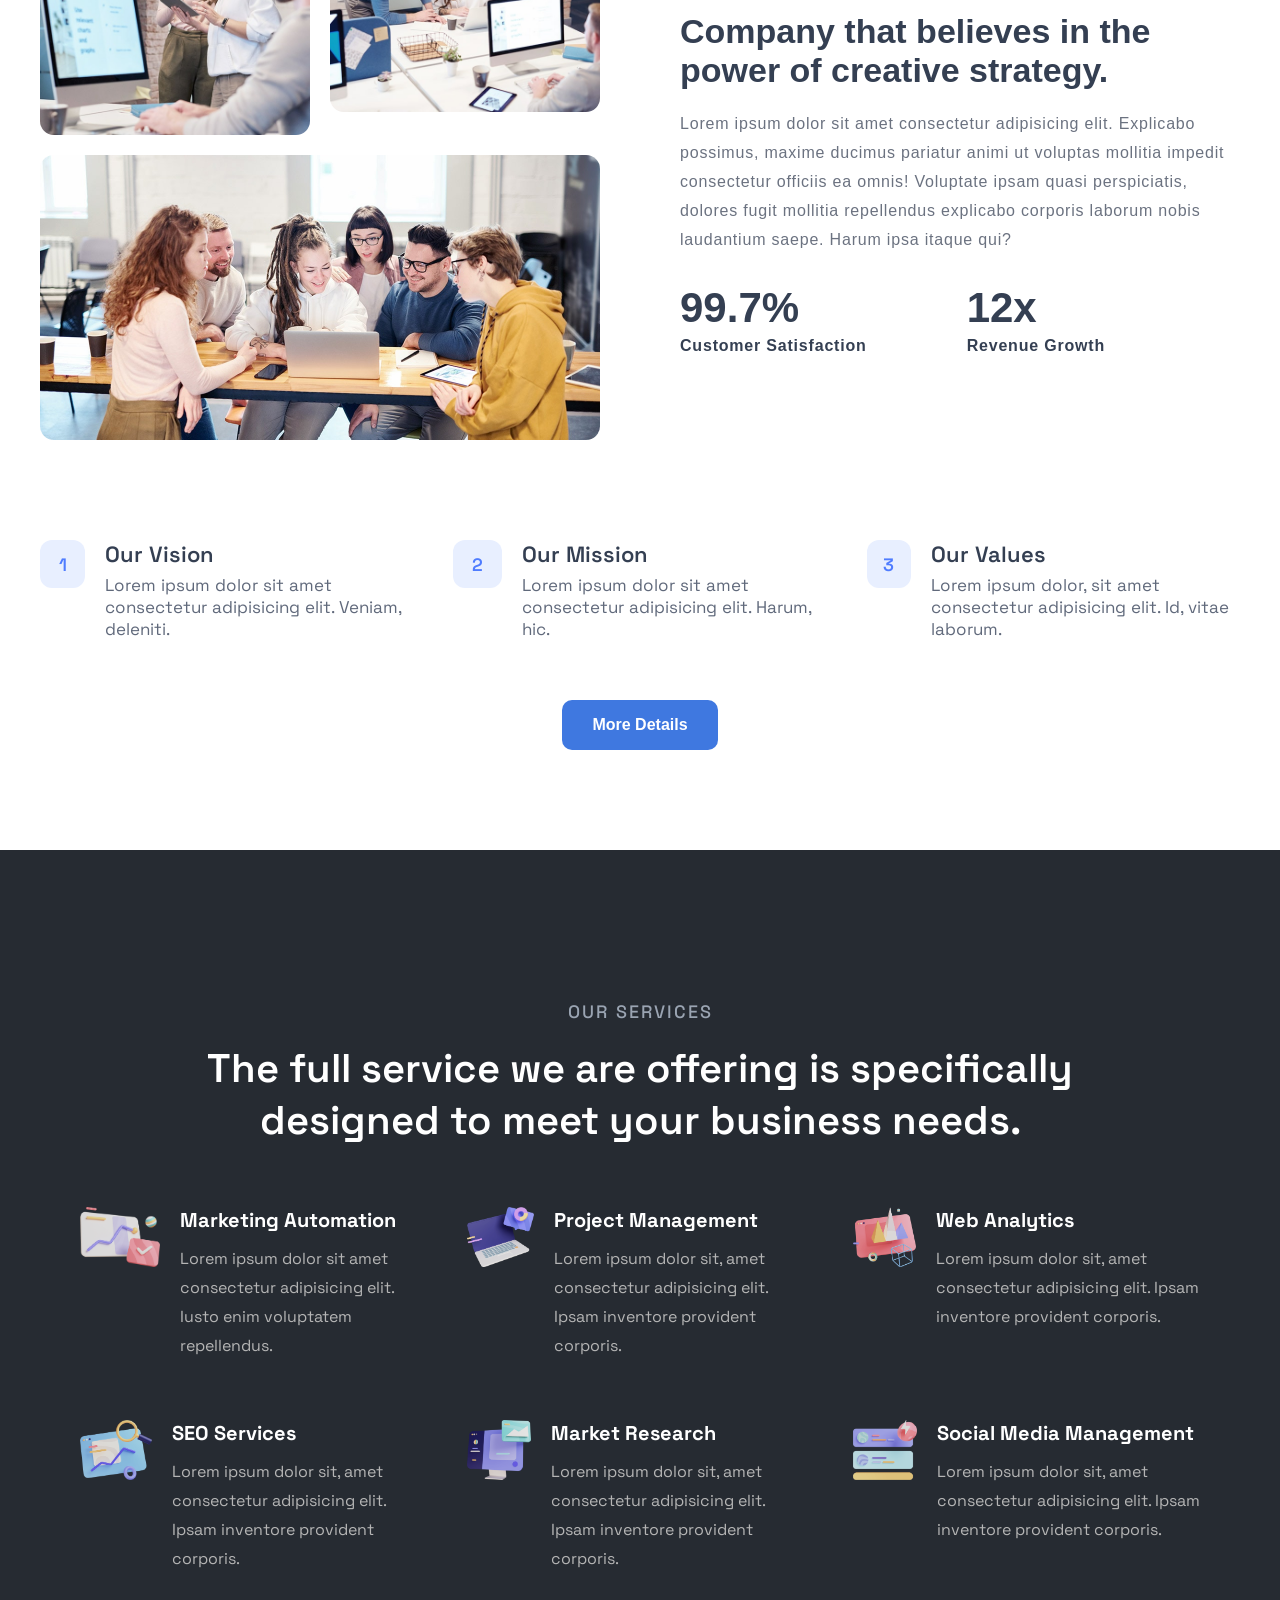
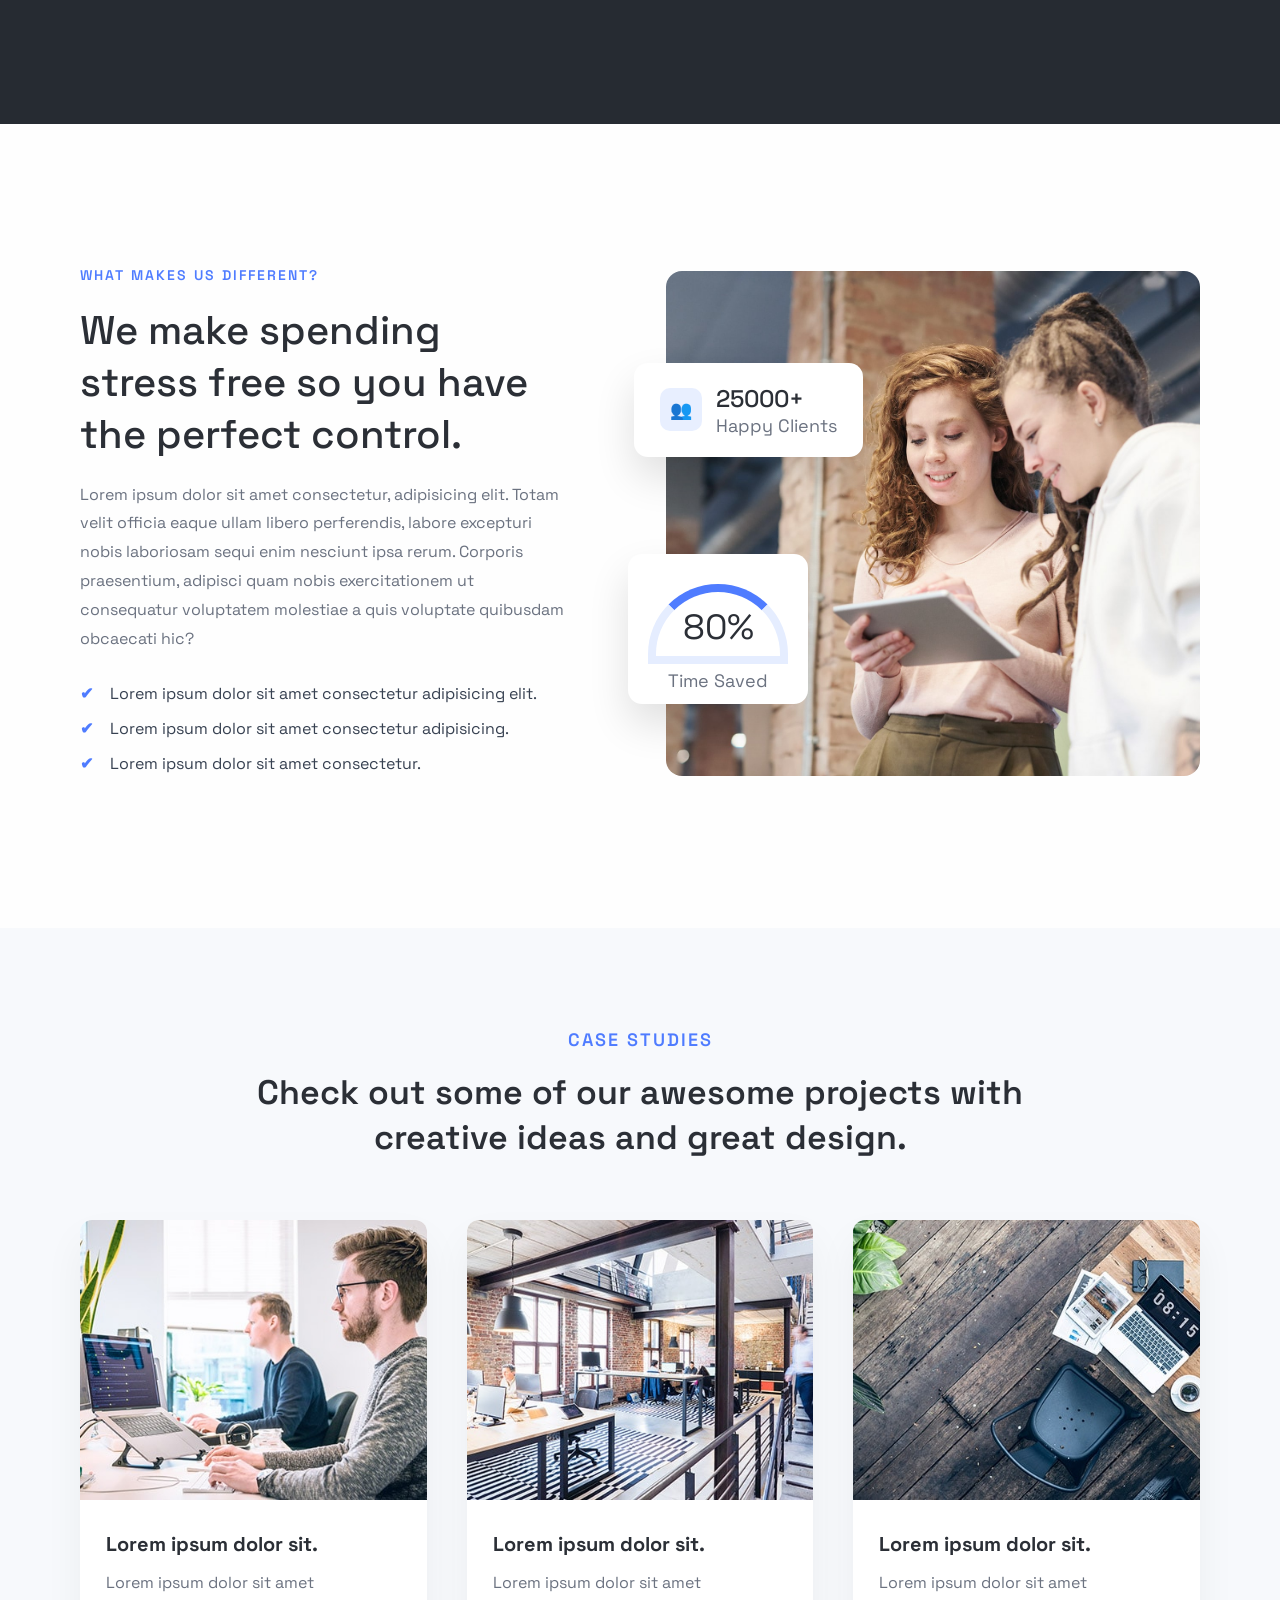
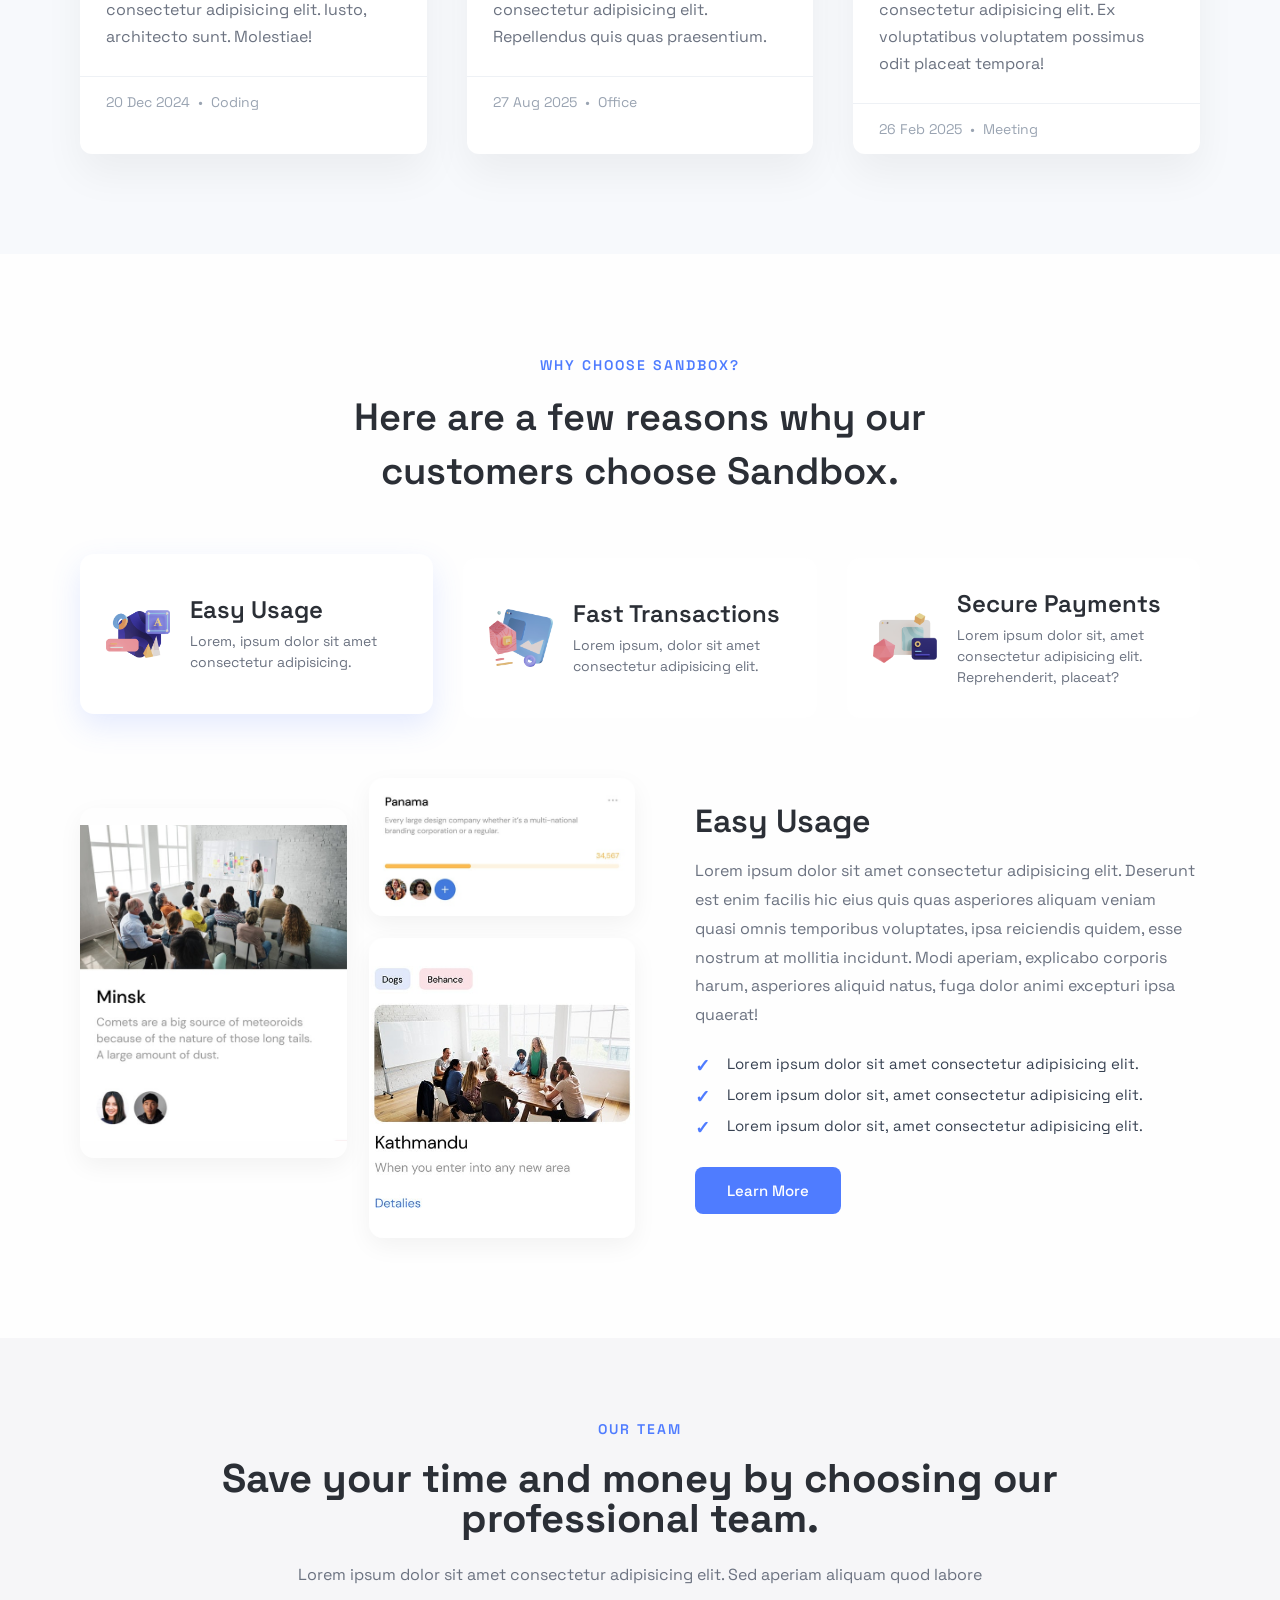
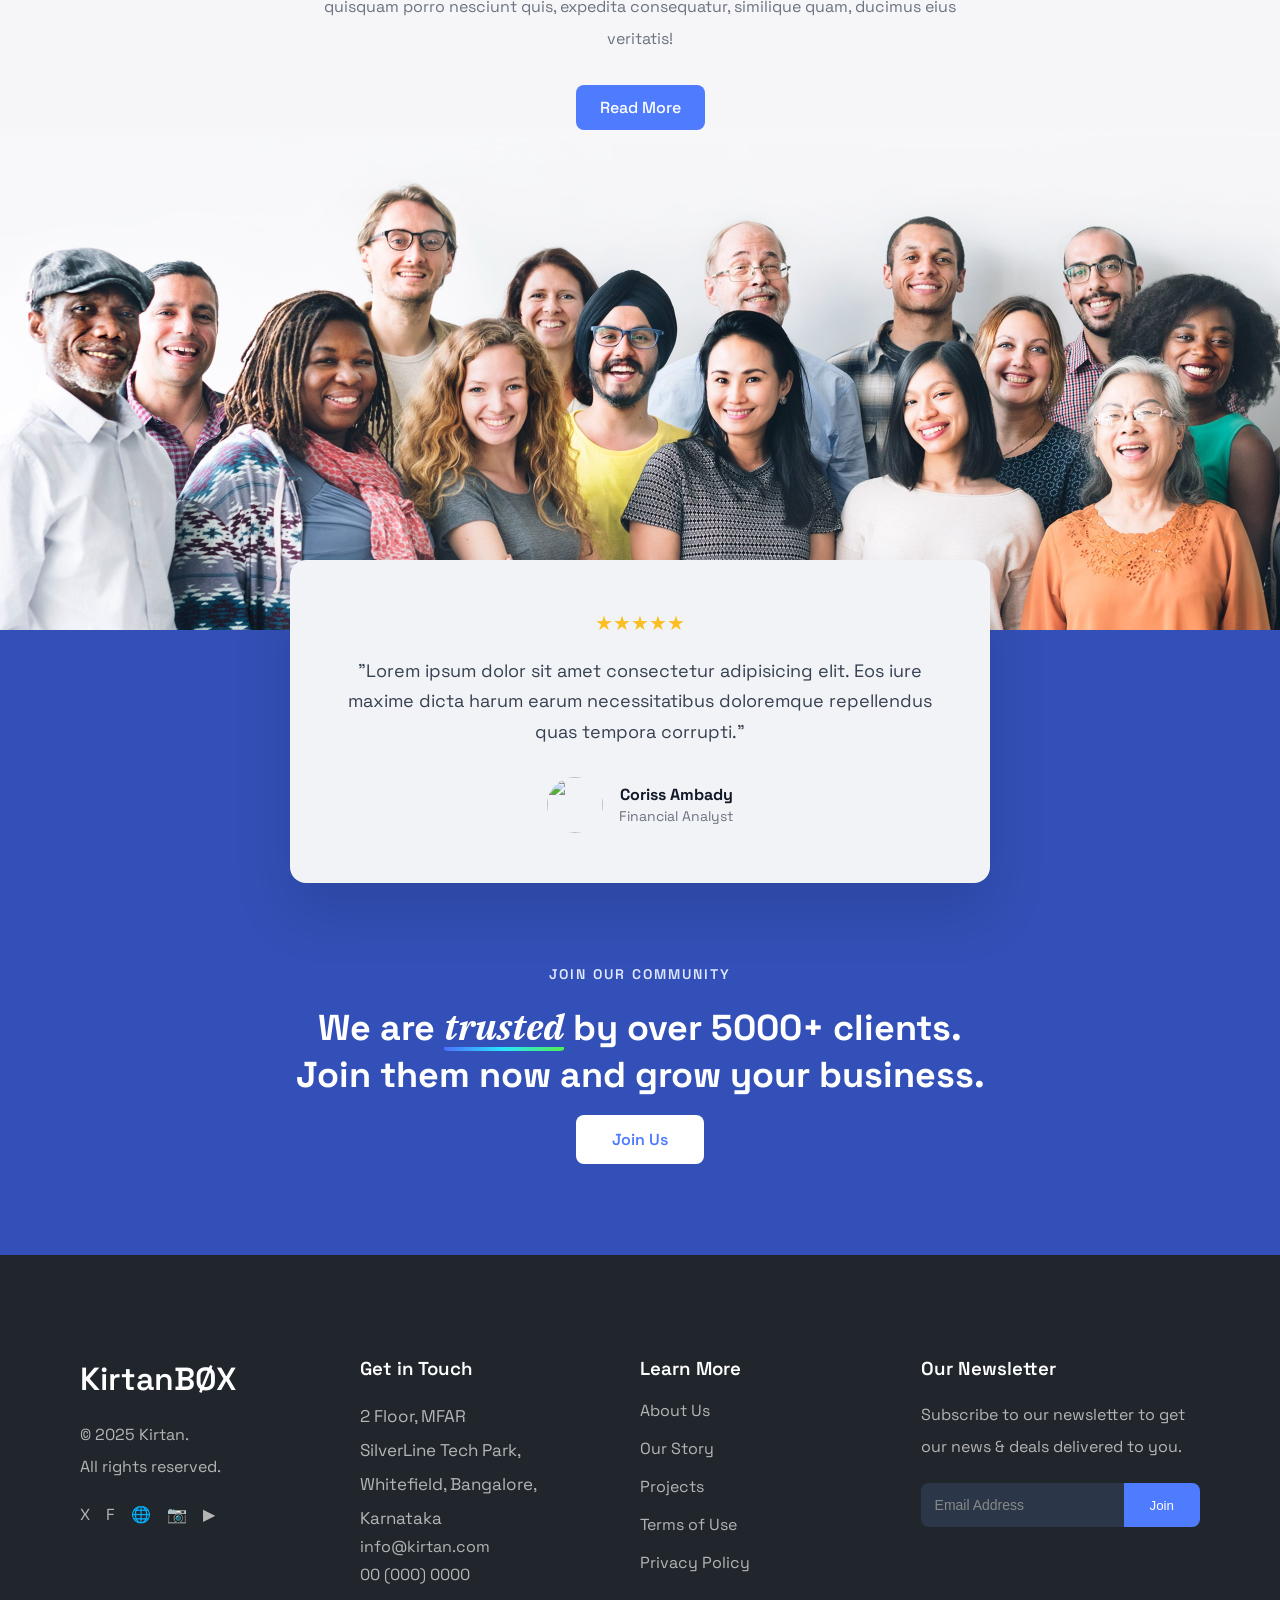
==== commit a6226adb: "bug fixes" ====
--- a/Projects/KirtanBox/index.html
+++ b/Projects/KirtanBox/index.html
@@ -13,7 +13,7 @@
     
     <header id="navbar">
     <div class="nav-container">
-        <div class="logo">KirtanBØX</div>
+        <div class="logo"><a href="#"><img src="./assests/logo-light" alt=""></a></div>
 
         <nav class="nav-links">
         <div class="nav-item">
@@ -49,7 +49,7 @@
 
     <section id="Hero-Intro">
         <div class="hero-container">
-            <span class="hero-tag">HELLO! WE ARE KIRTANBOX</span>
+            <span class="hero-tag">HELLO! WE ARE SANDBOX</span>
 
             <h1 class="hero-title">
             We have considered our <br> solutions to
@@ -74,17 +74,16 @@
         <div class="who-main">
 
         <div class="image-collage">
-            <img src="https://images.unsplash.com/photo-1521737604893-d14cc237f11d" alt="">
-            <img src="https://images.unsplash.com/photo-1556761175-4b46a572b786" alt="">
-            <img src="https://images.unsplash.com/photo-1549923746-c502d488b3ea" alt="">
+            <img src="./assests/who-1" alt="">
+            <img src="./assests/who-2" alt="">
+            <img src="assests/who-3" alt="">
         </div>
 
         <div class="who-text">
             <span class="who-tag">WHO ARE WE?</span>
             <h2>Company that believes in the power of creative strategy.</h2>
             <p>
-            Cum sociis natoque penatibus et magnis dis parturient montes,
-            nascetur ridiculus mus. Cras justo odio, dapibus ac facilisis in.
+            Lorem ipsum dolor sit amet consectetur adipisicing elit. Explicabo possimus, maxime ducimus pariatur animi ut voluptas mollitia impedit consectetur officiis ea omnis! Voluptate ipsam quasi perspiciatis, dolores fugit mollitia repellendus explicabo corporis laborum nobis laudantium saepe. Harum ipsa itaque qui?
             </p>
 
             <div class="stats">
@@ -106,7 +105,7 @@
             <span>1</span>
             <div>
             <h3>Our Vision</h3>
-            <p>Nulla vitae elit libero, a pharetra augue. Donec id elit non mi.</p>
+            <p>Lorem ipsum dolor sit amet consectetur adipisicing elit. Veniam, deleniti.</p>
             </div>
         </div>
 
@@ -114,7 +113,7 @@
             <span>2</span>
             <div>
             <h3>Our Mission</h3>
-            <p>Maecenas faucibus mollis interdum. Vivamus sagittis lacus.</p>
+            <p>Lorem ipsum dolor sit amet consectetur adipisicing elit. Harum, hic.</p>
             </div>
         </div>
 
@@ -122,7 +121,7 @@
             <span>3</span>
             <div>
             <h3>Our Values</h3>
-            <p>Cras justo odio, dapibus ac facilisis in, egestas eget quam.</p>
+            <p>Lorem ipsum dolor, sit amet consectetur adipisicing elit. Id, vitae laborum.</p>
             </div>
         </div>
         </div>
@@ -144,39 +143,51 @@
 
             <div class="services-grid">
                 <div class="service-card">
-                    <img src="https://cdn-icons-png.flaticon.com/512/1256/1256650.png" alt="">
-                    <h3>Marketing Automation</h3>
-                    <p>Lorem ipsum dolor sit amet consectetur adipisicing elit. Iusto enim voluptatem repellendus.</p>
+                    <img src="./assests/market-auto" alt="">
+                    <div>
+                        <h3>Marketing Automation</h3>
+                        <p>Lorem ipsum dolor sit amet consectetur adipisicing elit. Iusto enim voluptatem repellendus.</p>
+                    </div>
                 </div>
 
                 <div class="service-card">
-                    <img src="https://cdn-icons-png.flaticon.com/512/1006/1006771.png" alt="">
-                    <h3>Project Management</h3>
-                    <p>Lorem ipsum dolor sit, amet consectetur adipisicing elit. Ipsam inventore provident corporis.</p>
+                    <img src="./assests/pro-mng" alt="">
+                    <div>
+                        <h3>Project Management</h3>
+                        <p>Lorem ipsum dolor sit, amet consectetur adipisicing elit. Ipsam inventore provident corporis.</p>
+                    </div>
                 </div>
 
                 <div class="service-card">
-                    <img src="https://cdn-icons-png.flaticon.com/512/3135/3135715.png" alt="">
-                    <h3>Web Analytics</h3>
-                    <p>Lorem ipsum dolor sit, amet consectetur adipisicing elit. Ipsam inventore provident corporis.</p>
+                    <img src="./assests/web-any" alt="">
+                    <div>
+                        <h3>Web Analytics</h3>
+                        <p>Lorem ipsum dolor sit, amet consectetur adipisicing elit. Ipsam inventore provident corporis.</p>
+                    </div>
                 </div>
 
                 <div class="service-card">
-                    <img src="https://cdn-icons-png.flaticon.com/512/2991/2991148.png" alt="">
-                    <h3>SEO Services</h3>
-                    <p>Lorem ipsum dolor sit, amet consectetur adipisicing elit. Ipsam inventore provident corporis.</p>
+                    <img src="./assests/seo" alt="">
+                    <div>
+                        <h3>SEO Services</h3>
+                        <p>Lorem ipsum dolor sit, amet consectetur adipisicing elit. Ipsam inventore provident corporis.</p>
+                    </div>
                 </div>
 
                 <div class="service-card">
-                    <img src="https://cdn-icons-png.flaticon.com/512/2921/2921222.png" alt="">
-                    <h3>Market Research</h3>
-                    <p>Lorem ipsum dolor sit, amet consectetur adipisicing elit. Ipsam inventore provident corporis.</p>
+                    <img src="./assests/market-res" alt="">
+                    <div>
+                        <h3>Market Research</h3>
+                        <p>Lorem ipsum dolor sit, amet consectetur adipisicing elit. Ipsam inventore provident corporis.</p>
+                    </div>
                 </div>
 
                 <div class="service-card">
-                    <img src="https://cdn-icons-png.flaticon.com/512/3063/3063822.png" alt="">
-                    <h3>Social Media Management</h3>
-                    <p>Lorem ipsum dolor sit, amet consectetur adipisicing elit. Ipsam inventore provident corporis.</p>
+                    <img src="./assests/social" alt="">
+                    <div>
+                        <h3>Social Media Management</h3>
+                        <p>Lorem ipsum dolor sit, amet consectetur adipisicing elit. Ipsam inventore provident corporis.</p>
+                    </div>
                 </div>
             </div>
         </div>
@@ -234,7 +245,7 @@
 
         <div class="case-grid">
         <article class="case-card">
-            <img src="https://images.unsplash.com/photo-1521737604893-d14cc237f11d" alt="">
+            <img src="./assests/case-1.jpg" alt="">
             <div class="case-content">
             <h3>Lorem ipsum dolor sit.</h3>
             <p>
@@ -249,7 +260,7 @@
         </article>
 
         <article class="case-card">
-            <img src="https://images.unsplash.com/photo-1504384308090-c894fdcc538d" alt="">
+            <img src="./assests/case-2" alt="">
             <div class="case-content">
             <h3>Lorem ipsum dolor sit.</h3>
             <p>
@@ -264,7 +275,7 @@
         </article>
 
         <article class="case-card">
-            <img src="https://images.unsplash.com/photo-1519389950473-47ba0277781c" alt="">
+            <img src="./assests/case-3" alt="">
             <div class="case-content">
             <h3>Lorem ipsum dolor sit.</h3>
             <p>
@@ -284,58 +295,53 @@
     <section id="Why-Choose">
     <div class="why-container">
 
-        <!-- Heading -->
         <div class="why-heading">
         <span>WHY CHOOSE SANDBOX?</span>
         <h2>Here are a few reasons why our <br> customers choose Sandbox.</h2>
         </div>
 
-        <!-- Radio Inputs -->
         <input type="radio" name="why-tab" id="tab-1" checked>
         <input type="radio" name="why-tab" id="tab-2">
         <input type="radio" name="why-tab" id="tab-3">
 
-        <!-- Tabs -->
         <div class="why-tabs">
         <label for="tab-1" class="tab">
-            <img src="https://cdn-icons-png.flaticon.com/512/1828/1828640.png" alt="Easy Usage">
+            <img src="./assests/why-cho-1" alt="Easy Usage">
             <div class="tab-text">
             <h4>Easy Usage</h4>
-            <p>Lorem ipsum dolor sit amet.</p>
+            <p>Lorem, ipsum dolor sit amet consectetur adipisicing.</p>
             </div>
         </label>
 
         <label for="tab-2" class="tab">
-            <img src="https://cdn-icons-png.flaticon.com/512/3144/3144456.png" alt="Fast Transactions">
+            <img src="./assests/why-cho-2" alt="Fast Transactions">
             <div class="tab-text">
             <h4>Fast Transactions</h4>
-            <p>Lorem ipsum dolor sit.</p>
+            <p>Lorem ipsum, dolor sit amet consectetur adipisicing elit.</p>
             </div>
         </label>
 
         <label for="tab-3" class="tab">
-            <img src="https://cdn-icons-png.flaticon.com/512/3064/3064197.png" alt="Secure Payments">
+            <img src="./assests/why-cho-3" alt="Secure Payments">
             <div class="tab-text">
             <h4>Secure Payments</h4>
-            <p>Lorem ipsum dolor sit amet.</p>
+            <p>Lorem ipsum dolor sit, amet consectetur adipisicing elit. Reprehenderit, placeat?</p>
             </div>
         </label>
         </div>
 
-        <!-- Content Panels -->
         <div class="why-content">
 
-        <!-- TAB 1 - Easy Usage -->
         <div class="panel panel-1">
-            <div class="panel-images">
-            <img src="https://images.unsplash.com/photo-1521737604893-d14cc237f11d?w=500" alt="Office Meeting">
-            <img src="https://images.unsplash.com/photo-1556761175-4b46a572b786?w=500" alt="Team Work">
-            <img src="https://images.unsplash.com/photo-1549923746-c502d488b3ea?w=500" alt="Workspace">
+            <div class="panel-images-1">
+            <img src="./assests/usage-1" alt="Office Meeting">
+            <img src="./assests/usage-2" alt="Team Work">
+            <img src="./assests/usage-3" alt="Workspace">
             </div>
             <div class="panel-text">
             <h3>Easy Usage</h3>
             <p>
-                Lorem ipsum dolor sit amet consectetur adipisicing elit. Tempora, veritatis! Doloremque reiciendis nihil expedita eum ab, nisi consequatur laborum mollitia!
+                Lorem ipsum dolor sit amet consectetur adipisicing elit. Deserunt est enim facilis hic eius quis quas asperiores aliquam veniam quasi omnis temporibus voluptates, ipsa reiciendis quidem, esse nostrum at mollitia incidunt. Modi aperiam, explicabo corporis harum, asperiores aliquid natus, fuga dolor animi excepturi ipsa quaerat!
             </p>
             <ul>
                 <li>Lorem ipsum dolor sit amet consectetur adipisicing elit.</li>
@@ -346,17 +352,11 @@
             </div>
         </div>
 
-        <!-- TAB 2 - Fast Transactions -->
         <div class="panel panel-2">
-            <div class="panel-images">
-            <img src="https://images.unsplash.com/photo-1504384308090-c894fdcc538d?w=500" alt="Business">
-            <img src="https://images.unsplash.com/photo-1492724441997-5dc865305da7?w=500" alt="Laptop">
-            <img src="https://images.unsplash.com/photo-1529333166437-7750a6dd5a70?w=500" alt="Coffee Work">
-            </div>
             <div class="panel-text">
             <h3>Fast Transactions</h3>
             <p>
-                Lorem ipsum, dolor sit amet consectetur adipisicing elit. Impedit inventore neque nisi quod placeat amet corrupti magnam libero incidunt eos!
+                Lorem ipsum, dolor sit amet consectetur adipisicing elit. Dolore nobis, at fuga natus earum provident accusantium, consequuntur illo corrupti possimus aliquam quis totam consequatur quidem cumque sunt ut impedit temporibus facilis assumenda, beatae iusto fugiat aspernatur! Voluptates tempora ipsa eveniet doloremque aliquam, nihil laudantium cum!
             </p>
             <ul>
                 <li>Lorem ipsum dolor sit amet consectetur adipisicing elit.</li>
@@ -365,19 +365,25 @@
             </ul>
             <a href="#" class="btn-primary-why">Learn More</a>
             </div>
-        </div>
-
-        <!-- TAB 3 - Secure Payments -->
+            <div class="panel-images panel-images-2">
+            <img src="./assests/fast-1" alt="Business">
+            <img src="./assests/fast-3" alt="Coffee Work">
+            <img src="./assests/fast-2" alt="Laptop">
+            <img src="./assests/fast-4" alt="Coffee Work">
+            </div>
+        </div>
+
         <div class="panel panel-3">
-            <div class="panel-images">
-            <img src="https://images.unsplash.com/photo-1519389950473-47ba0277781c?w=500" alt="Technology">
-            <img src="https://images.unsplash.com/photo-1517248135467-4c7edcad34c4?w=500" alt="Office Space">
-            <img src="https://images.unsplash.com/photo-1531497865144-0464ef8fb9a9?w=500" alt="Collaboration">
+            <div class="panel-images panel-images-3">
+            <img src="./assests/pay-1" alt="Technology">
+            <img src="./assests/pay-3" alt="Collaboration">
+            <img src="./assests/pay-2" alt="Office Space">
+            <img src="./assests/pay-4" alt="Collaboration">
             </div>
             <div class="panel-text">
             <h3>Secure Payments</h3>
             <p>
-                Morbi leo risus, porta ac consectetur ac, vestibulum at eros. Praesent commodo cursus magna, vel scelerisque nisl consectetur et.
+                Lorem ipsum dolor sit amet consectetur adipisicing elit. Blanditiis corrupti animi culpa doloribus sequi excepturi laboriosam, unde laudantium maxime iste, ducimus facilis a dolorum repellat fugiat rem. Iusto quo possimus atque quisquam officiis consequuntur totam ea, deleniti quaerat cumque accusamus reiciendis inventore vero laborum! Nam aliquam fuga impedit tempora quibusdam.
             </p>
             <ul>
                 <li>Secure infrastructure and encryption.</li>
@@ -403,7 +409,7 @@
                 Lorem ipsum dolor sit amet consectetur adipisicing elit. Sed aperiam aliquam quod labore quisquam porro nesciunt quis, expedita consequatur, similique quam, ducimus eius veritatis!
             </p>
             </div>
-            <a class="btn-primary" href="#" >Read More</a>
+            <a class="btn-primary-team" href="#" >Read More</a>
         
         </div>
 
@@ -433,7 +439,7 @@
         <div class="team-end">
             <span class="team-end-tag">JOIN OUR COMMUNITY</span>
             <h2>
-            We are <em>trusted</em> &nbsp; by over <strong>5000+</strong> clients. <br>
+            We are <em class="gradient-underline">trusted</em>&nbsp;by over <strong>5000+</strong> clients. <br>
             Join them now and grow your business.
             </h2>
             <a href="#" class="btn-white">Join Us</a>
@@ -491,12 +497,15 @@
 </body>
 <script>
   const navbar = document.getElementById("navbar");
+  const logoImg = document.querySelector('.logo img');
 
   window.addEventListener("scroll", () => {
     if (window.scrollY > 300) {
       navbar.classList.add("scrolled");
+      logoImg.src = './assests/logo-dark';
     } else {
       navbar.classList.remove("scrolled");
+      logoImg.src = './assests/logo-light';
     }
   });
 </script>
--- a/Projects/KirtanBox/style.css
+++ b/Projects/KirtanBox/style.css
@@ -1,5 +1,5 @@
 @import url('https://fonts.googleapis.com/css2?family=Cause:wght@100..900&family=Outfit:wght@100..900&family=Prata&family=Space+Grotesk:wght@300..700&display=swap');
-
+@import url('https://fonts.googleapis.com/css2?family=Cause:wght@100..900&family=IBM+Plex+Serif:ital,wght@0,100;0,200;0,300;0,400;0,500;0,600;0,700;1,100;1,200;1,300;1,400;1,500;1,600;1,700&family=Outfit:wght@100..900&family=Prata&family=Space+Grotesk:wght@300..700&display=swap');
 * {
   margin: 0;
   padding: 0;
@@ -13,7 +13,7 @@
 
 /* NAVBAR */
 #navbar {
-  font-family: "Space Grotesk", sans-serif;
+  font-family: sans-serif;
   position:relative;
   top: 0;
   width: 100%;
@@ -22,7 +22,7 @@
 }
 
 #navbar {
-  background: linear-gradient(135deg, #3655C0, #3554C0);
+  background: linear-gradient(135deg, #3351B9, #3554C0,#3351B9,#3554C0);
 }
 
 #navbar.scrolled {
@@ -32,35 +32,34 @@
 }
 
 .nav-container {
-  max-width: 1200px;
-  margin: auto;
-  padding: 24px 10px;
+  max-width: 1450px;
+  margin: 0 74px;
+  padding: 22px 25px;
   font-size: 16px;
   display: flex;
   align-items: center;
-  justify-content: space-between;
-}
-
-.logo {
-  font-size: 34px;
-  font-weight: 700;
-  color: #ffffff;
+  justify-content: space-between;  
+}
+
+.logo img {
+  width: 135px;
   transition: color 0.3s ease;
 }
 
-#navbar.scrolled .logo {
-  color: #2b2f36;
+#navbar.scrolled .logo img{
+  src: url("./assests/logo-dark.png");
 }
 
 .nav-links {
+  padding-top: 15px 0 0 15;
   display: flex;
-  gap: 46px;
+  gap: 40px;
 }
 
 .nav-links a {
   color: #ffffff;
-  font-weight: 500;
-  transition: color 0.3s ease;
+  font-weight: 550;
+  transition: color 0.3s ease;  
 }
 
 #navbar.scrolled .nav-links a {
@@ -138,7 +137,7 @@
 }
 
 .nav-item > a::after {
-  content: "▾";
+  content: "";
   font-size: 12px;
   margin-left: 6px;
   transition: transform 0.2s ease;
@@ -152,8 +151,8 @@
 /* HERO INTRO SECTION */
 #Hero-Intro {
   position: relative;
-  background: linear-gradient(135deg, #3655C0, #3554C0);
-  padding: 160px 40px;
+  background: linear-gradient(90deg, #3351B9, #3554C0,#3351B9,#3554C0);
+  padding: 105px 40px;
   text-align: center;
   overflow: hidden;
   font-family: "Space Grotesk", sans-serif;
@@ -162,7 +161,7 @@
 
 .hero-container {
   position: relative;
-  max-width: 1100px;
+  max-width: 1400px;
   margin: auto;
   z-index: 1;
 }
@@ -170,14 +169,15 @@
 .hero-tag {
   display: inline-block;
   color: #ffffff;
-  letter-spacing: 3px;
-  font-size: 18px;
+  letter-spacing: 1px;
+  font-size: 17px;
   font-weight: 600;
   margin-bottom: 28px;
   opacity: 0.9;
 }
 
 .hero-title {
+  font-family: sans-serif;
   font-size: 64px;
   line-height: 1.2;
   color: #ffffff;
@@ -186,6 +186,7 @@
 }
 
 .hero-underline {
+  font-family: "IBM Plex Serif";
   position: relative;
   display: inline-block;
 }
@@ -197,7 +198,7 @@
   bottom: 1px;
   width: 100%;
   height: 6px;
-  background: linear-gradient(90deg, #4a71ff, #2ae6ff);
+  background: linear-gradient(90deg, #4a71ff, #2ae6ff,rgb(79, 238, 79));
   z-index: -1;
   border-radius: 6px;
 }
@@ -239,8 +240,8 @@
 /* WHO WE ARE */
 #Who-We-Are {
   background: #ffffff;
-  padding: 0px 40px 100px 40px;
-  font-family: "Space Grotesk", sans-serif;
+  padding: 0px 30px 100px 30px;
+  font-family:  sans-serif;
 }
 
 .who-container {
@@ -301,39 +302,45 @@
 
 .who-tag {
   color: #4f7cff;
-  font-size: 18px;
+  font-size: 16px;
   letter-spacing: 1px;
   font-weight: 600;
 }
 
 .who-text h2 {
-  font-size: 36px;
+  font-family: Arial, Helvetica, sans-serif;
+  font-size: 34px;
   margin: 20px 0;
-  color: #2b2f36;
+  color: #343F52;
 }
 
 .who-text p {
   color: #6b7280;
   line-height: 1.8;
   margin-bottom: 30px;
+  letter-spacing: 0.8px;
 }
 
 .stats {
+  font-family:Arial, Helvetica, sans-serif;
   display: flex;
-  gap: 40px;
+  gap: 100px;
 }
 
 .stats h3 {
-  font-size: 46px;
-  color: #2b2f36;
+  font-size: 42px;
+  color: #343F52;
+  font-weight: 550;
 }
 
 .stats p {
   margin: 0;
-  color: #374151;
+  color: #343F52;
+  font-weight: 700;
 }
 
 .principles {
+  font-family: "Space Grotesk", sans-serif;
   display: grid;
   grid-template-columns: repeat(3, 1fr);
   gap: 40px;
@@ -349,7 +356,7 @@
   background: #e8efff;
   color: #4f7cff;
   font-size: 18px;
-  width: 68px;
+  width: 88px;
   height: 48px;
   border-radius: 12px;
   display: flex;
@@ -362,6 +369,14 @@
   margin-bottom: 6px;
   font-weight: 600;
   font-size: 22px;
+  color: #343F52;
+}
+
+.principle p{
+  word-spacing:1px;
+  /* letter-spacing: 0.5px; */
+  color: #60697B;
+  font-size: 17px;
 }
 
 .center-btn {
@@ -369,11 +384,11 @@
 }
 
 .btn-primary {
-  background: #4f7cff;
+  background: #3f78e0;
   color: #ffffff;
-  padding: 14px 36px;
+  padding: 16px 30px;
   border-radius: 10px;
-  font-weight: 600;
+  font-weight: 700;
   display: inline-block;
 }
 
@@ -390,13 +405,13 @@
 
 /* Our Services */
 #Our-Services {
-  background: #21262C;
-  padding: 60px 40px;
+  background: #262b32;
+  padding: 150px 80px;
   font-family: "Space Grotesk", sans-serif;
 }
 
 .services-container {
-  max-width: 1200px;
+  max-width: 1350px;
   margin: auto;
   text-align: center;
 }
@@ -410,13 +425,16 @@
 
 .services-heading {
   color: #ffffff;
-  font-size: 34px;
+  font-size: 40px;
   font-weight: 600;
   margin: 20px auto 60px;
-  max-width: 800px;
+  max-width: 1000px;
   line-height: 1.3;
 }
-
+.service-card{
+  display: flex;
+  gap: 20px;
+}
 .services-grid {
   display: grid;
   grid-template-columns: repeat(3, 1fr);
@@ -426,7 +444,8 @@
 }
 
 .service-card img {
-  width: 60px;
+  width: 80px;
+  height: 60px;
   margin-bottom: 20px;
 }
 
@@ -749,13 +768,13 @@
 /* WHY CHOOSE */
     #Why-Choose {
       background: #FEFEFE;
-      padding: 100px 40px;
+      padding: 100px 80px;
       width: 100%;
       font-family: "Space Grotesk", sans-serif;
     }
 
     .why-container {
-      max-width: 1200px;
+      max-width: 1400px;
       margin: auto;
     }
 
@@ -801,7 +820,7 @@
       gap: 20px;
       align-items: center;
       cursor: pointer;
-      box-shadow: 0 4px 12px rgba(0,0,0,0.06);
+      /* box-shadow: 0 4px 12px rgba(0,0,0,0.06); */
       transition: all 0.3s ease;
       border: 2px solid transparent;
     }
@@ -812,13 +831,13 @@
     }
 
     .tab img {
-      width: 56px;
-      height: 56px;
+      width: 64px;
+      height: 64px;
       object-fit: contain;
     }
 
     .tab-text h4 {
-      font-size: 18px;
+      font-size: 24px;
       margin-bottom: 6px;
       color: #2b2f36;
       font-weight: 600;
@@ -836,14 +855,13 @@
     #tab-3:checked ~ .why-tabs label[for="tab-3"] {
       box-shadow: 0 12px 30px rgba(79, 124, 255, 0.15);
       transform: translateY(-4px);
-      border-color: #4f7cff;
       background: #ffffff;
     }
 
     /* Panels */
     .why-content .panel {
       display: none;
-      grid-template-columns: 1fr 1fr;
+      grid-template-columns: 1.1fr 1fr;
       gap: 60px;
       align-items: center;
     }
@@ -867,28 +885,89 @@
     }
 
     /* Images Grid */
-    .panel-images {
+    .panel-images,.panel-images-1 {
       display: grid;
       grid-template-columns: repeat(2, 1fr);
-      gap: 20px;
-    }
-
-    .panel-images img {
+      gap: 22px;
+    }
+
+    .panel-images img,.panel-images-1 img {
       width: 100%;
-      height: 240px;
+      /* height: 240px; */
       border-radius: 14px;
+      object-fit:contain;
+      box-shadow: 0 8px 24px rgba(0,0,0,0.05);
+    }
+
+    .panel-images-1 img:nth-child(1) {
+      margin-top: 30px;
+      grid-row: span 2;  
+      height: 350px;
+      align-items: center;
+    }
+
+    .panel-images-1 img:nth-child(3) {
       object-fit: cover;
-      box-shadow: 0 8px 24px rgba(0,0,0,0.1);
-    }
-
-    .panel-images img:nth-child(1) {
+      height: 300px;
+    }
+    
+    .panel-images-2 {
+      display: grid;
+      grid-template-columns: repeat(3, 1fr);
+      gap: 22px;
+    }
+    .panel-images-2 img:nth-child(2) {
+      /* margin-top: 30px; */
+      grid-column: span 2;  
+      width: 90%;
+      align-items: center;
+    }
+    .panel-images-2 img:nth-child(1) {
+      align-items: center;
+      width: 100%;
+      margin-top: 35px;
+      margin-right: 40px;  
+    }
+    .panel-images-2 img:nth-child(4) {
+      /* margin-top: 30px; */
+      grid-column: span 2;  
+      width: 80%;
+      align-items: center;
+    }
+    .panel-images-2 img:nth-child(3) {
+      align-items: center;
+      margin-top: 20px;
+      height: 100%;
+    }
+    .why-content .panel-2{
+      grid-template-columns: 1fr 1.1fr;
+    }
+    .panel-images-3 {
+      display: grid;
+      grid-template-columns: repeat(2, 1.1fr);
+      gap: 18px;
+    }
+    .panel-images-3 img:nth-child(2) {
       margin-top: 30px;
-    }
-
-    .panel-images img:nth-child(3) {
-      grid-column: span 2;
-      height: 200px;
-    }
+      width: 90%;
+      align-items: center;
+    }
+    .panel-images-3 img:nth-child(1) {
+      align-items: center;
+      width: 95%;
+    }
+    .panel-images-3 img:nth-child(4) {
+      margin-right: 40px;
+      width: 90%;
+    }
+    .panel-images-3 img:nth-child(3) {
+      align-items: center;
+      height: 80%;
+      width: 80%;
+      margin-left: 35px;
+    }
+    
+
 
     /* Text Content */
     .panel-text h3 {
@@ -1035,7 +1114,7 @@
   line-height: 2;
 }
 
-.btn-primary {
+.btn-primary-team {
   background: #4f7cff;
   color: #fff;
   padding: 12px 24px;
@@ -1044,7 +1123,7 @@
   display: inline-block;
   border: none;
 }
-.btn-primary:hover{
+.btn-primary-team:hover{
   cursor: pointer;
 }
 .team-image{
@@ -1133,9 +1212,15 @@
   font-family: "Space Grotesk", sans-serif;
 }
 
-.team-end> h2> em {
-  text-decoration: underline;
-  font-family: "IBM Plex serif", sans-serif;
+.gradient-underline {
+  text-decoration: none; 
+  background-image: linear-gradient(to right, #4a71ff, #2ae6ff, rgb(79, 238, 79));
+  background-repeat: no-repeat;
+  background-size: 100% 4px; 
+  background-position: 0 100%; 
+  padding-bottom: 1px;
+  border-radius: 4%;
+  font-family: "IBM Plex Serif";
 }
 
 .btn-white {
@@ -1266,7 +1351,7 @@
 /* Footer Responsive */
 @media (max-width: 900px) {
   .footer {
-    grid-template-columns: 1fr 1fr 1fr;
+    grid-template-columns: 1fr 1fr;
   }
 }
 
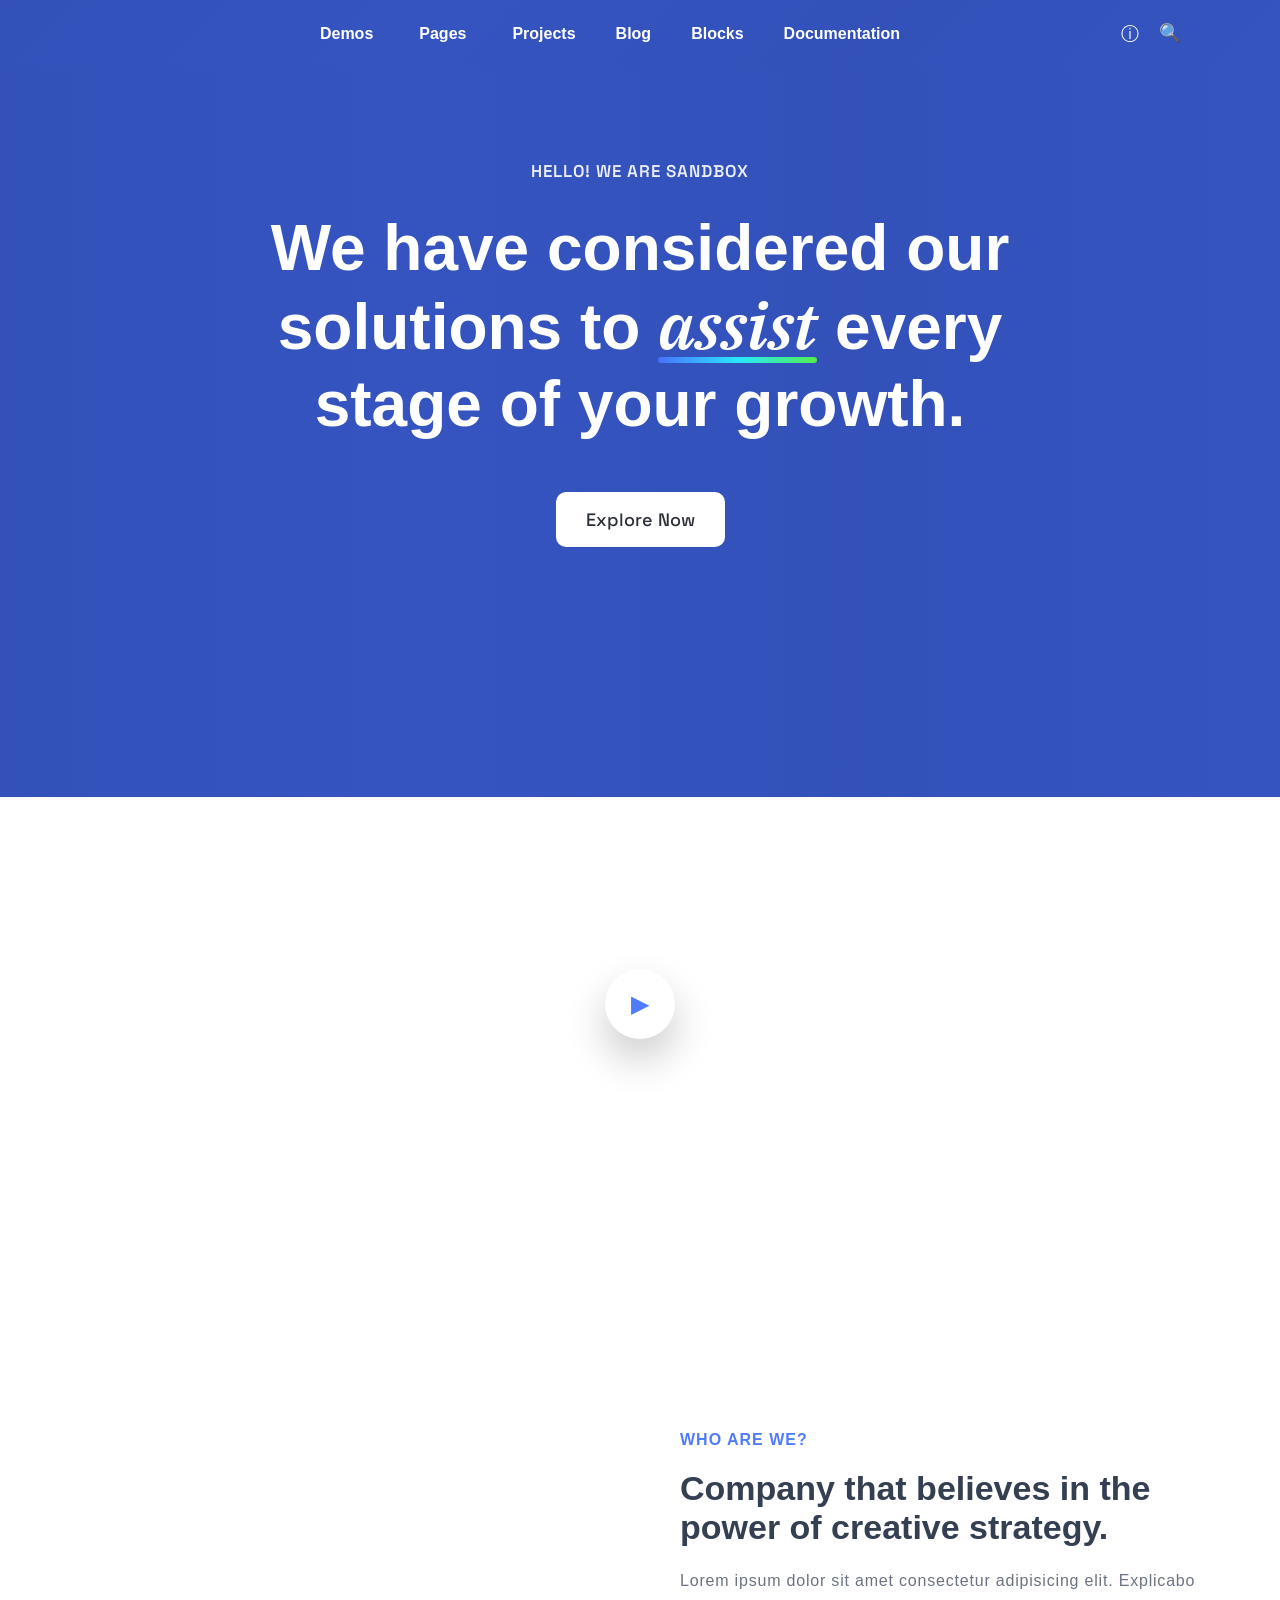
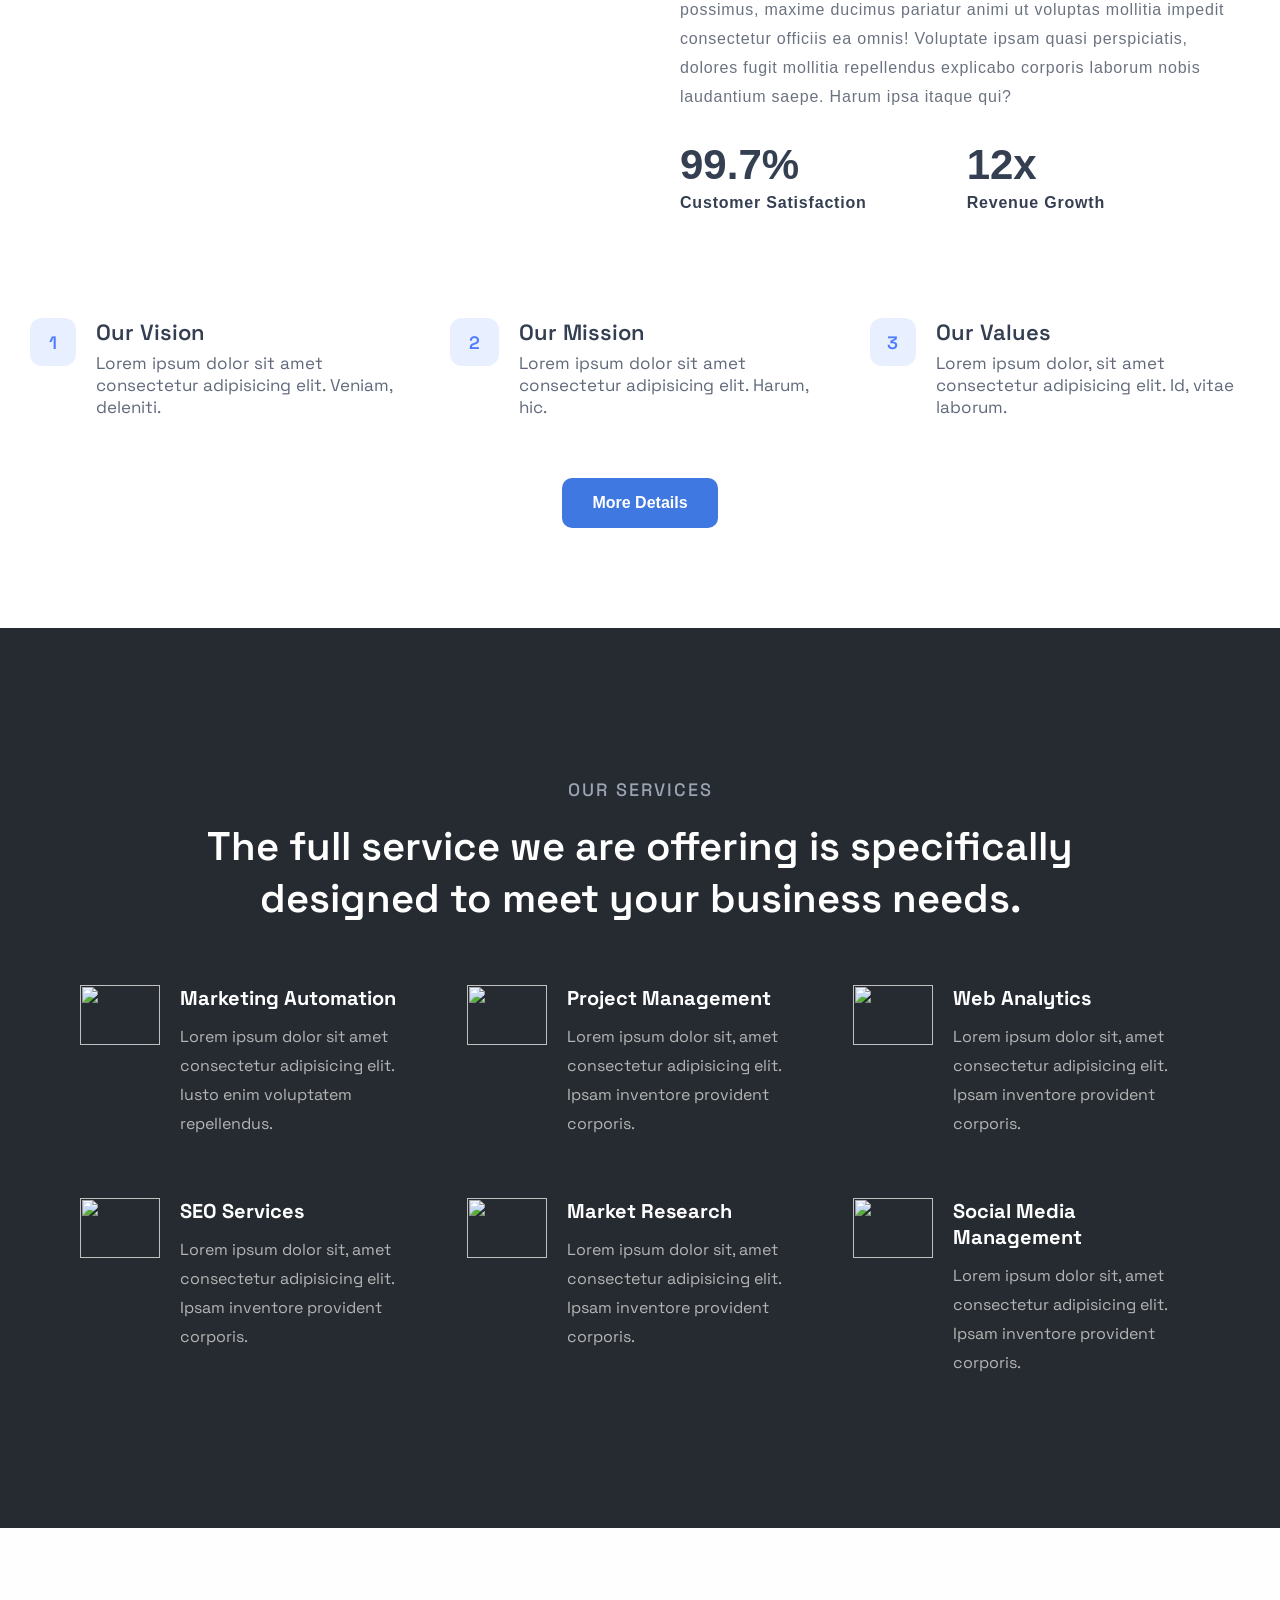
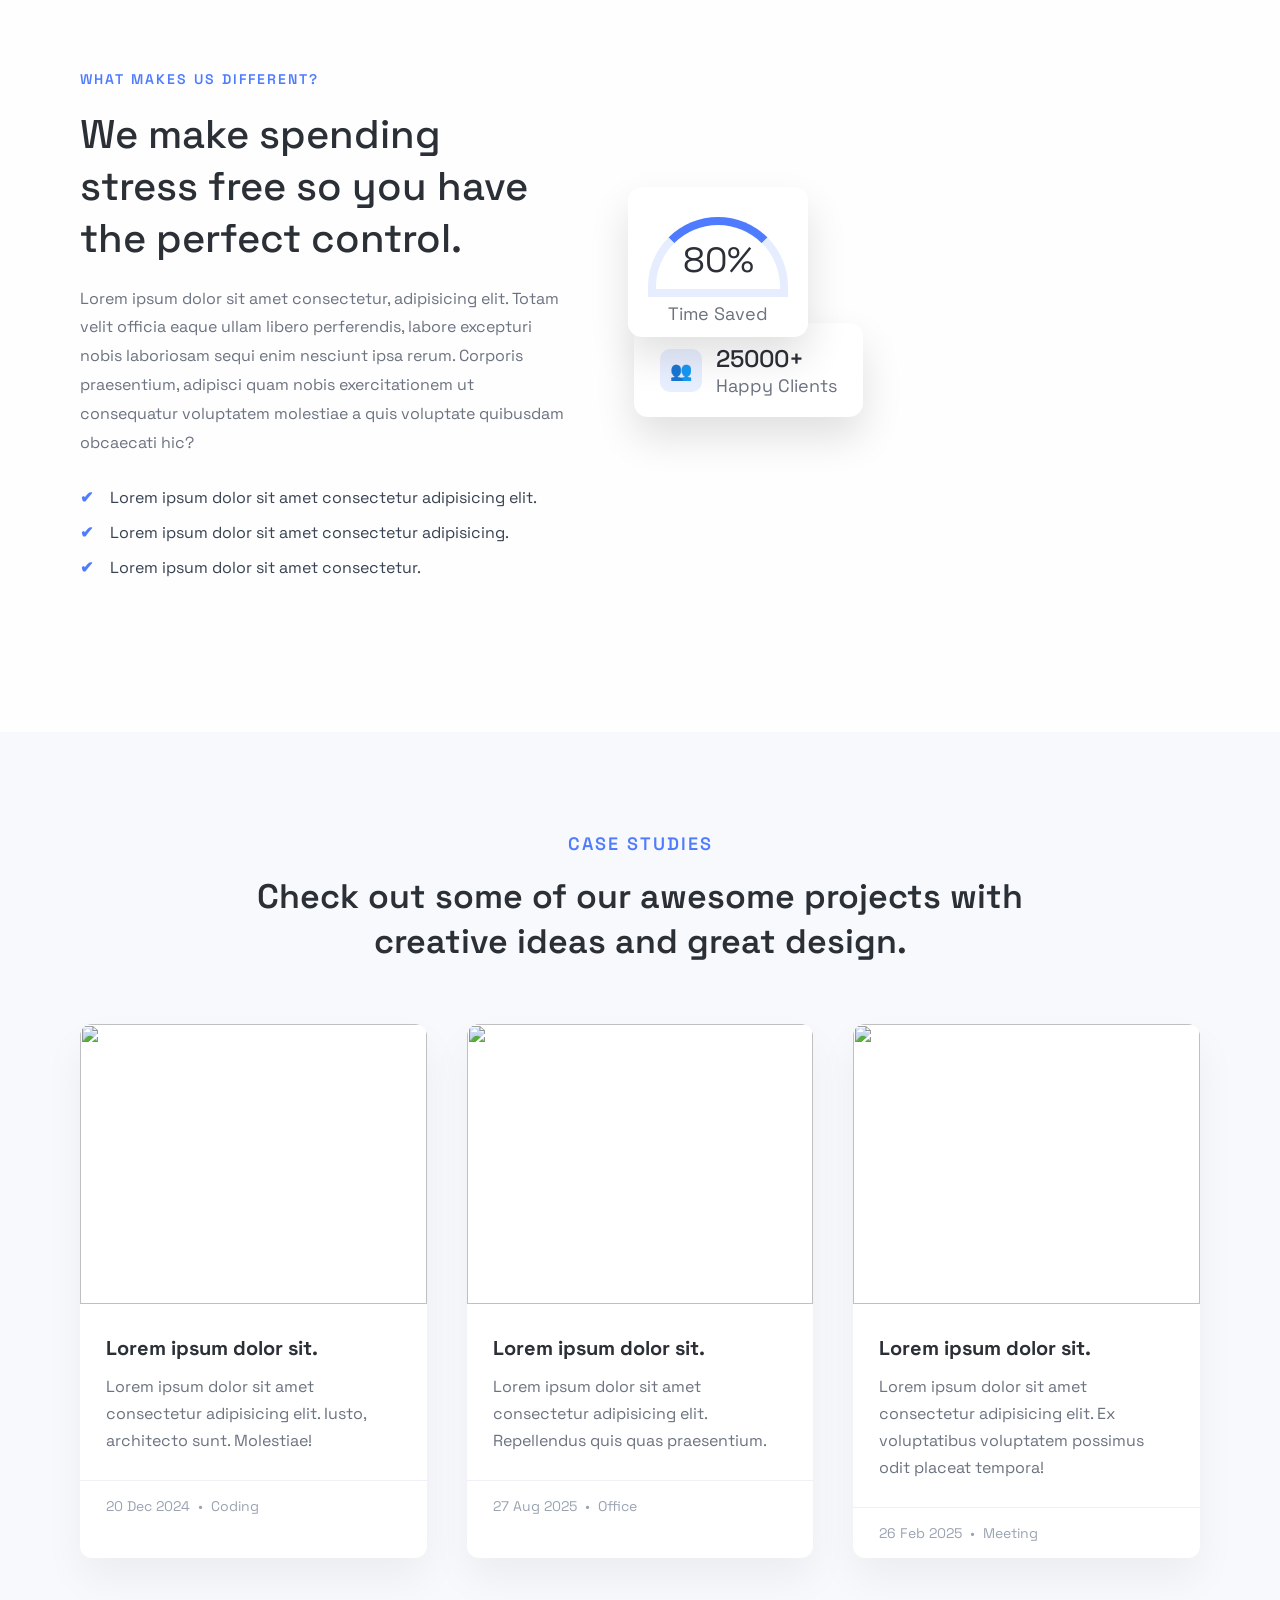
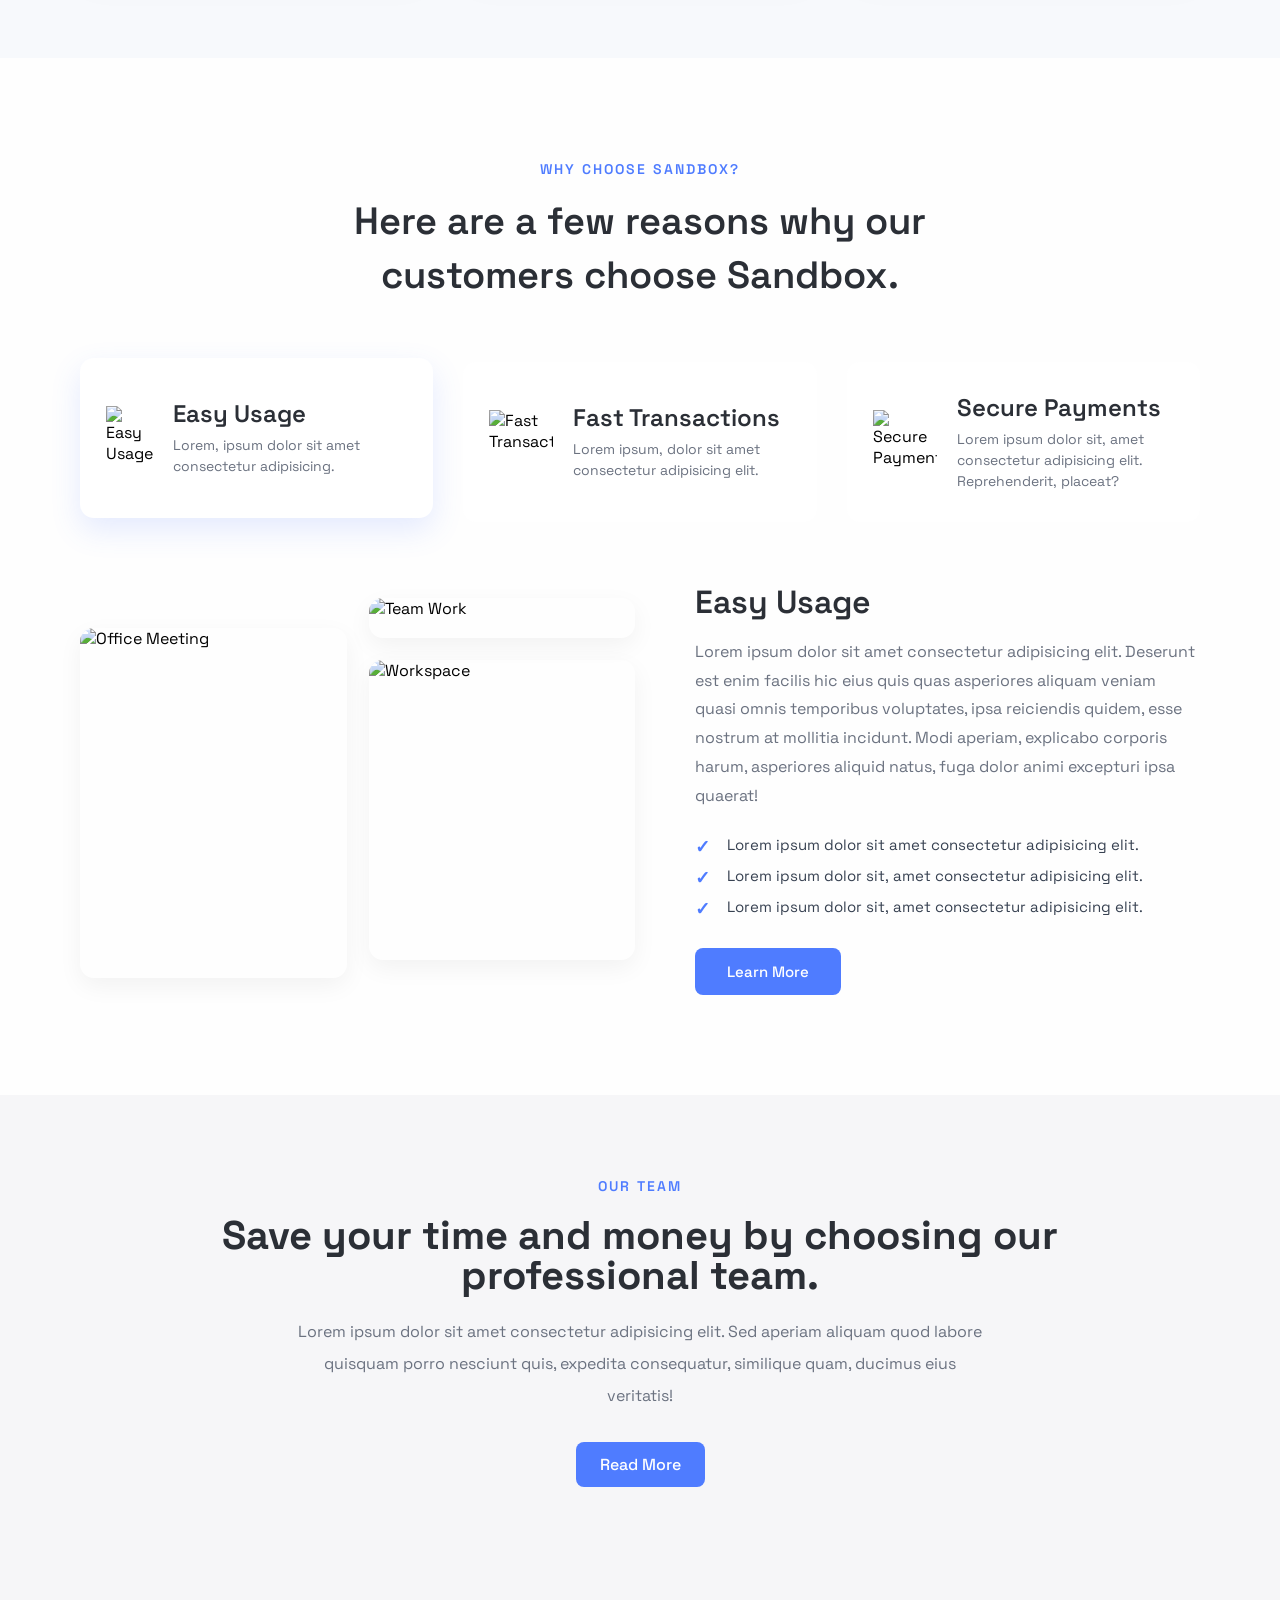
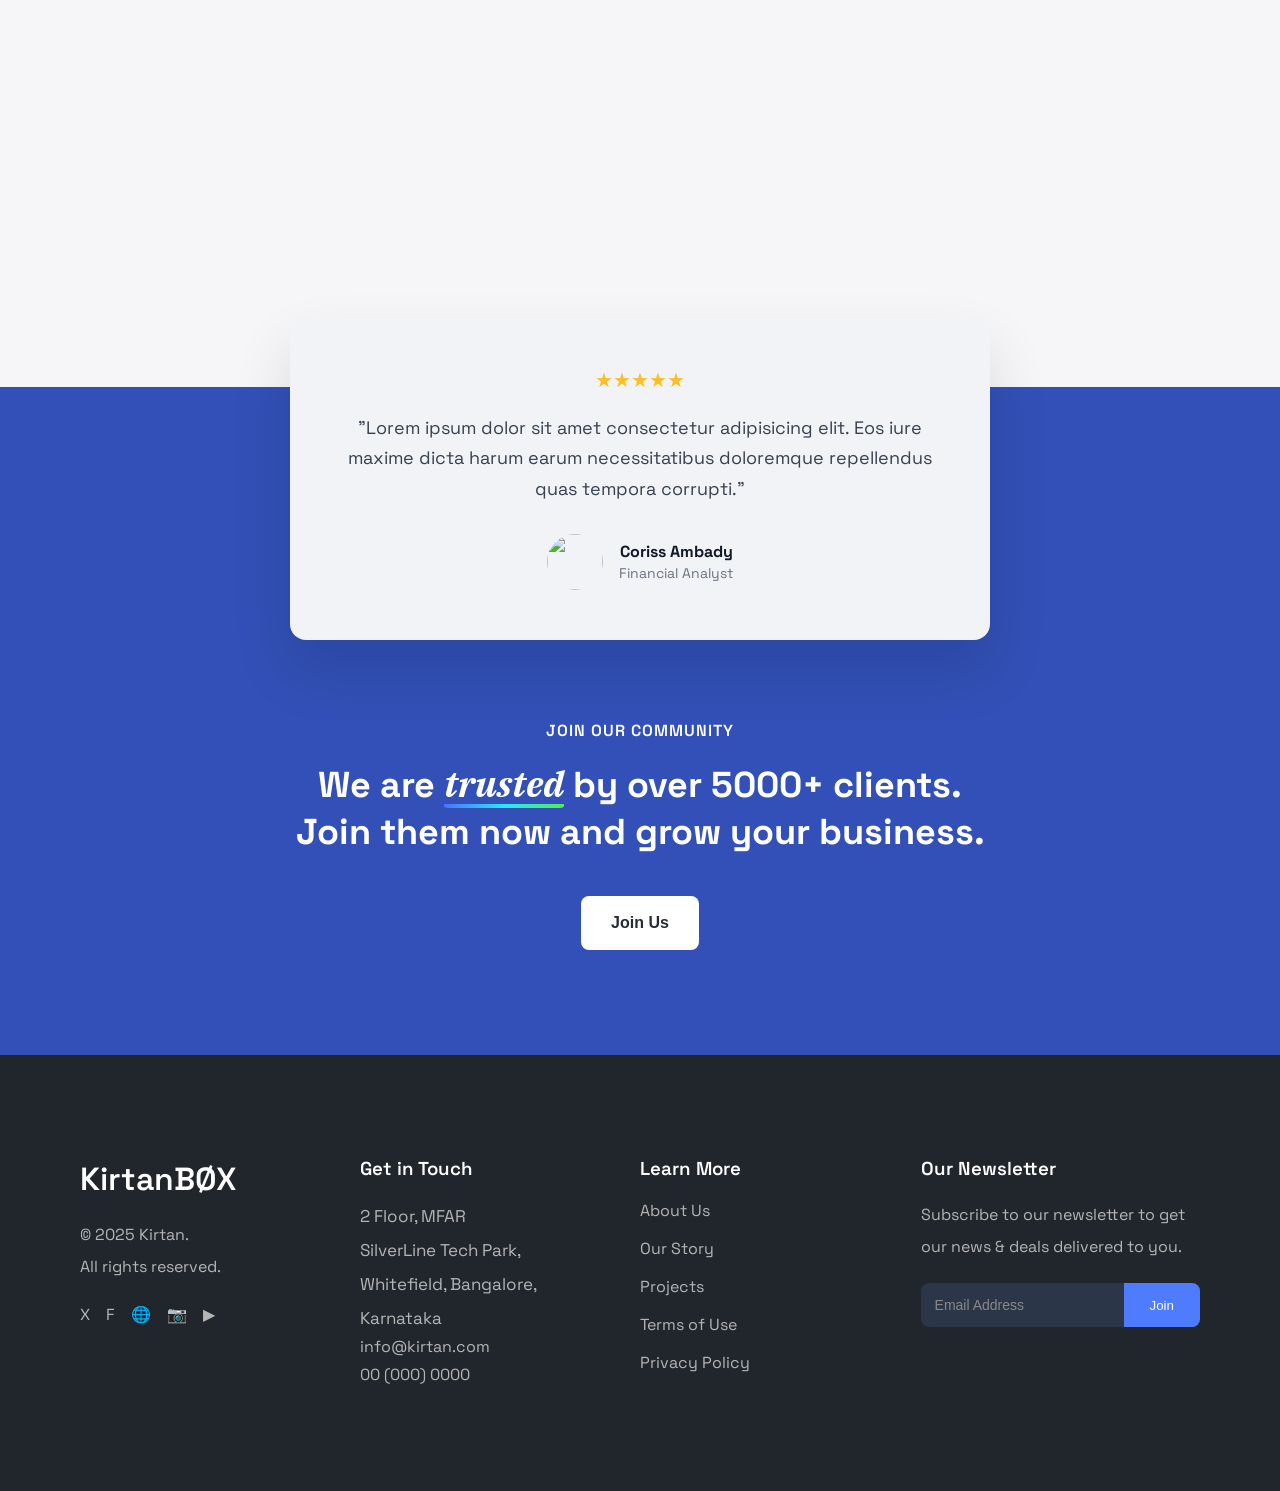
==== commit 485df0af: "changes in KirtanBox" ====
--- a/Projects/KirtanBox/index.html
+++ b/Projects/KirtanBox/index.html
@@ -13,15 +13,15 @@
     
     <header id="navbar">
     <div class="nav-container">
-        <div class="logo"><a href="#"><img src="./assests/logo-light" alt=""></a></div>
+        <div class="logo"><a href="#"><img src="./img/logo-light" alt=""></a></div>
 
         <nav class="nav-links">
         <div class="nav-item">
             <a href="#">Demos</a>
-            <div class="dropdown">
-            <a href="#">Demo One</a>
-            <a href="#">Demo Two</a>
-            <a href="#">Demo Three</a>
+            <div class="dropdown" >
+            <a href="#"><img src="./img/bernabeu.jpg" alt="" width="100px"></a>
+            <a href="#"><img src="./img/bernabeu.jpg" alt="" width="100px"></a>
+            <a href="#"><img src="./img/bernabeu.jpg" alt="" width="100px"></a>
             </div>
         </div>
 
@@ -65,8 +65,8 @@
     <div class="who-container">
 
         <div class="video-wrap">
-        <video autoplay loop muted playsinline poster="./assests/bernabeu.jpg">
-            <source src="./assests/kirtanbox.mp4" type="video/mp4">
+        <video autoplay loop muted playsinline poster="./img/bernabeu.jpg">
+            <source src="./img/kirtanbox.mp4" type="video/mp4">
         </video>
         <button class="play-btn">▶</button>
         </div>
@@ -74,9 +74,9 @@
         <div class="who-main">
 
         <div class="image-collage">
-            <img src="./assests/who-1" alt="">
-            <img src="./assests/who-2" alt="">
-            <img src="assests/who-3" alt="">
+            <img src="./img/who-1" alt="">
+            <img src="./img/who-2" alt="">
+            <img src="img/who-3" alt="">
         </div>
 
         <div class="who-text">
@@ -143,7 +143,7 @@
 
             <div class="services-grid">
                 <div class="service-card">
-                    <img src="./assests/market-auto" alt="">
+                    <img src="./img/market-auto" alt="">
                     <div>
                         <h3>Marketing Automation</h3>
                         <p>Lorem ipsum dolor sit amet consectetur adipisicing elit. Iusto enim voluptatem repellendus.</p>
@@ -151,7 +151,7 @@
                 </div>
 
                 <div class="service-card">
-                    <img src="./assests/pro-mng" alt="">
+                    <img src="./img/pro-mng" alt="">
                     <div>
                         <h3>Project Management</h3>
                         <p>Lorem ipsum dolor sit, amet consectetur adipisicing elit. Ipsam inventore provident corporis.</p>
@@ -159,7 +159,7 @@
                 </div>
 
                 <div class="service-card">
-                    <img src="./assests/web-any" alt="">
+                    <img src="./img/web-any" alt="">
                     <div>
                         <h3>Web Analytics</h3>
                         <p>Lorem ipsum dolor sit, amet consectetur adipisicing elit. Ipsam inventore provident corporis.</p>
@@ -167,7 +167,7 @@
                 </div>
 
                 <div class="service-card">
-                    <img src="./assests/seo" alt="">
+                    <img src="./img/seo" alt="">
                     <div>
                         <h3>SEO Services</h3>
                         <p>Lorem ipsum dolor sit, amet consectetur adipisicing elit. Ipsam inventore provident corporis.</p>
@@ -175,7 +175,7 @@
                 </div>
 
                 <div class="service-card">
-                    <img src="./assests/market-res" alt="">
+                    <img src="./img/market-res" alt="">
                     <div>
                         <h3>Market Research</h3>
                         <p>Lorem ipsum dolor sit, amet consectetur adipisicing elit. Ipsam inventore provident corporis.</p>
@@ -183,7 +183,7 @@
                 </div>
 
                 <div class="service-card">
-                    <img src="./assests/social" alt="">
+                    <img src="./img/social" alt="">
                     <div>
                         <h3>Social Media Management</h3>
                         <p>Lorem ipsum dolor sit, amet consectetur adipisicing elit. Ipsam inventore provident corporis.</p>
@@ -212,7 +212,7 @@
 
         <!-- Right -->
         <div class="why-image">
-            <img src="./assests/make-diif" alt="Team">
+            <img src="./img/make-diif" alt="Team">
 
             <!-- Happy Clients -->
             <div class="floating-card clients">
@@ -245,7 +245,7 @@
 
         <div class="case-grid">
         <article class="case-card">
-            <img src="./assests/case-1.jpg" alt="">
+            <img src="./img/case-1.jpg" alt="">
             <div class="case-content">
             <h3>Lorem ipsum dolor sit.</h3>
             <p>
@@ -260,7 +260,7 @@
         </article>
 
         <article class="case-card">
-            <img src="./assests/case-2" alt="">
+            <img src="./img/case-2" alt="">
             <div class="case-content">
             <h3>Lorem ipsum dolor sit.</h3>
             <p>
@@ -275,7 +275,7 @@
         </article>
 
         <article class="case-card">
-            <img src="./assests/case-3" alt="">
+            <img src="./img/case-3" alt="">
             <div class="case-content">
             <h3>Lorem ipsum dolor sit.</h3>
             <p>
@@ -306,7 +306,7 @@
 
         <div class="why-tabs">
         <label for="tab-1" class="tab">
-            <img src="./assests/why-cho-1" alt="Easy Usage">
+            <img src="./img/why-cho-1" alt="Easy Usage">
             <div class="tab-text">
             <h4>Easy Usage</h4>
             <p>Lorem, ipsum dolor sit amet consectetur adipisicing.</p>
@@ -314,7 +314,7 @@
         </label>
 
         <label for="tab-2" class="tab">
-            <img src="./assests/why-cho-2" alt="Fast Transactions">
+            <img src="./img/why-cho-2" alt="Fast Transactions">
             <div class="tab-text">
             <h4>Fast Transactions</h4>
             <p>Lorem ipsum, dolor sit amet consectetur adipisicing elit.</p>
@@ -322,7 +322,7 @@
         </label>
 
         <label for="tab-3" class="tab">
-            <img src="./assests/why-cho-3" alt="Secure Payments">
+            <img src="./img/why-cho-3" alt="Secure Payments">
             <div class="tab-text">
             <h4>Secure Payments</h4>
             <p>Lorem ipsum dolor sit, amet consectetur adipisicing elit. Reprehenderit, placeat?</p>
@@ -334,9 +334,9 @@
 
         <div class="panel panel-1">
             <div class="panel-images-1">
-            <img src="./assests/usage-1" alt="Office Meeting">
-            <img src="./assests/usage-2" alt="Team Work">
-            <img src="./assests/usage-3" alt="Workspace">
+            <img src="./img/usage-1" alt="Office Meeting">
+            <img src="./img/usage-2" alt="Team Work">
+            <img src="./img/usage-3" alt="Workspace">
             </div>
             <div class="panel-text">
             <h3>Easy Usage</h3>
@@ -366,19 +366,19 @@
             <a href="#" class="btn-primary-why">Learn More</a>
             </div>
             <div class="panel-images panel-images-2">
-            <img src="./assests/fast-1" alt="Business">
-            <img src="./assests/fast-3" alt="Coffee Work">
-            <img src="./assests/fast-2" alt="Laptop">
-            <img src="./assests/fast-4" alt="Coffee Work">
+            <img src="./img/fast-1" alt="Business">
+            <img src="./img/fast-3" alt="Coffee Work">
+            <img src="./img/fast-2" alt="Laptop">
+            <img src="./img/fast-4" alt="Coffee Work">
             </div>
         </div>
 
         <div class="panel panel-3">
             <div class="panel-images panel-images-3">
-            <img src="./assests/pay-1" alt="Technology">
-            <img src="./assests/pay-3" alt="Collaboration">
-            <img src="./assests/pay-2" alt="Office Space">
-            <img src="./assests/pay-4" alt="Collaboration">
+            <img src="./img/pay-1" alt="Technology">
+            <img src="./img/pay-3" alt="Collaboration">
+            <img src="./img/pay-2" alt="Office Space">
+            <img src="./img/pay-4" alt="Collaboration">
             </div>
             <div class="panel-text">
             <h3>Secure Payments</h3>
@@ -413,7 +413,7 @@
         
         </div>
 
-        <div class="team-image">
+        <div class="team-image" style="background-image: url('./img/team-bg.jpg');">
         </div>
 
         <!-- team-mid -->
@@ -502,10 +502,10 @@
   window.addEventListener("scroll", () => {
     if (window.scrollY > 300) {
       navbar.classList.add("scrolled");
-      logoImg.src = './assests/logo-dark';
+      logoImg.src = './img/logo-dark';
     } else {
       navbar.classList.remove("scrolled");
-      logoImg.src = './assests/logo-light';
+      logoImg.src = './img/logo-light';
     }
   });
 </script>
--- a/Projects/KirtanBox/style.css
+++ b/Projects/KirtanBox/style.css
@@ -14,7 +14,7 @@
 /* NAVBAR */
 #navbar {
   font-family: sans-serif;
-  position:relative;
+  position:fixed;
   top: 0;
   width: 100%;
   z-index: 1000;
@@ -173,6 +173,7 @@
   font-size: 17px;
   font-weight: 600;
   margin-bottom: 28px;
+  margin-top: 55px;
   opacity: 0.9;
 }
 
@@ -240,12 +241,12 @@
 /* WHO WE ARE */
 #Who-We-Are {
   background: #ffffff;
-  padding: 0px 30px 100px 30px;
+  padding: 20px 30px 100px 30px;
   font-family:  sans-serif;
 }
 
 .who-container {
-  max-width: 1200px;
+  max-width: 1300px;
   margin: auto;
 }
 
@@ -390,6 +391,12 @@
   border-radius: 10px;
   font-weight: 700;
   display: inline-block;
+  transition: all 0.3s ease;
+}
+
+.btn-primary:hover{
+  transform: translateY(-2px);
+  box-shadow: 0 8px 20px rgba(79, 124, 255, 0.2);
 }
 
 @media (max-width: 900px) {
@@ -703,8 +710,6 @@
 }
 
 .case-card:hover {
-  transform: translateY(-6px);
-  box-shadow: 0 30px 60px rgba(0, 0, 0, 0.08);
   cursor: pointer;
 }
 
@@ -1122,14 +1127,16 @@
   font-weight: 500;
   display: inline-block;
   border: none;
+  transition: all 0.3s ease;
 }
 .btn-primary-team:hover{
   cursor: pointer;
+  transform: translateY(-2px);
+  box-shadow: 0 8px 20px rgba(79, 124, 255, 0.3);
 }
 .team-image{
     width: 100%;
     height: 500px;
-    background-image: url('./assests/team-bg.jpg');
     background-size:cover ;
 }
 
@@ -1196,9 +1203,9 @@
 }
 
 .team-end-tag {
-  color: #e0e7ff;
-  font-size: 14px;
-  letter-spacing: 2px;
+  color: white;
+  font-size: 16px;
+  letter-spacing: 1px;
   font-weight: 600;
   font-family: "Space Grotesk", sans-serif;
 }
@@ -1207,6 +1214,7 @@
   color: #ffffff;
   font-size: 36px;
   margin: 20px auto 30px;
+  margin-bottom: 40px;
   max-width: 900px;
   line-height: 1.3;
   font-family: "Space Grotesk", sans-serif;
@@ -1224,12 +1232,21 @@
 }
 
 .btn-white {
+  font-family: sans-serif;
   background: #ffffff;
-  color: #4f7cff;
-  padding: 14px 36px;
+  color: #262b32;
+  padding: 18px 30px;
   border-radius: 8px;
-  font-weight: 600;
+  font-weight: 550;
+  display:inline-block;
   border: none;
+  transition: all 0.3s ease;
+}
+
+.btn-white:hover{
+  cursor: pointer;
+  transform: translateY(-2px);
+  box-shadow: 0 8px 20px rgba(227, 228, 230, 0.1); 
 }
 
 /* Team Responsive */
